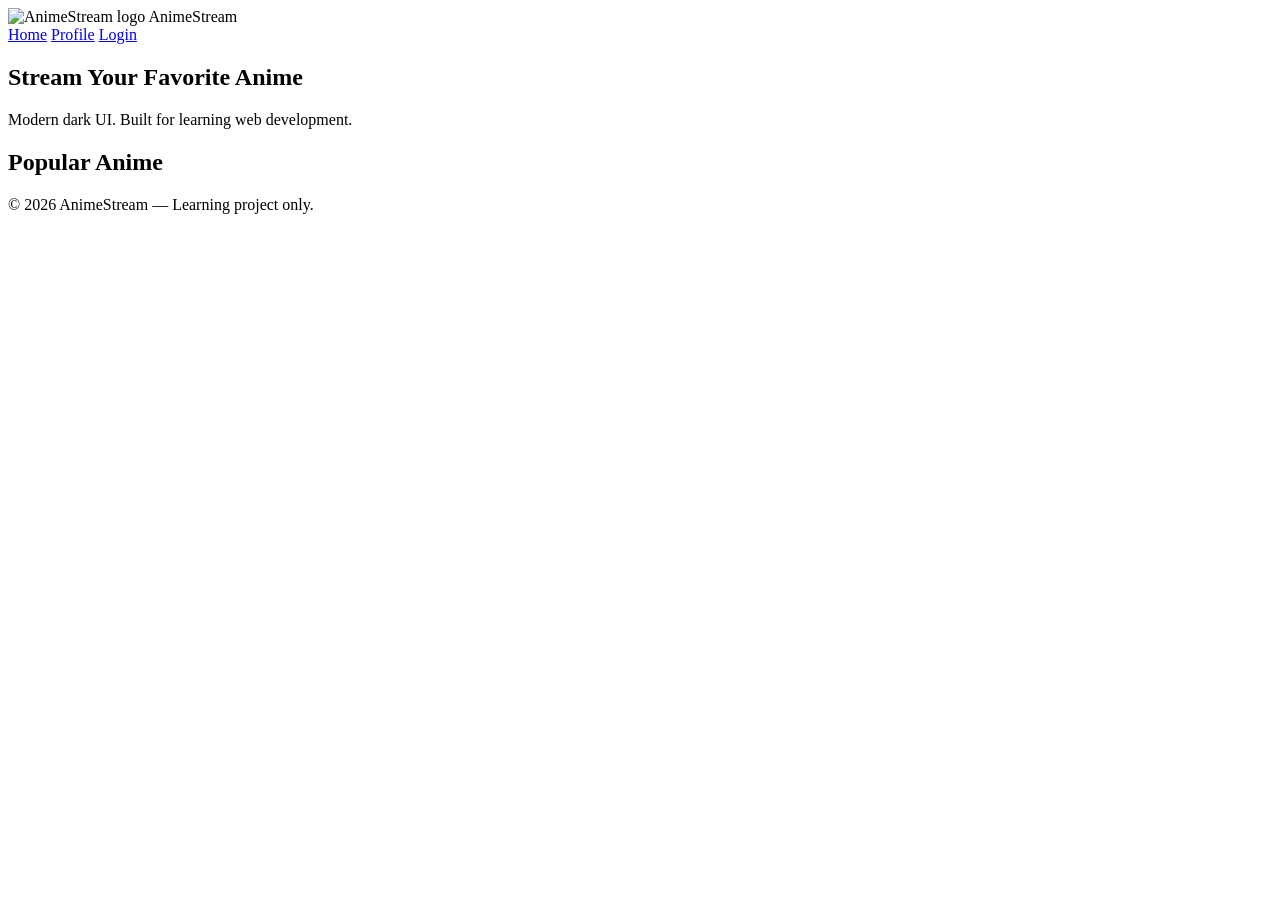
==== index.html @ 1a35b9da "Create index.html" ====
<!DOCTYPE html>
<html lang="en">
<head>
  <meta charset="UTF-8" />
  <title>AnimeStream - Home</title>
  <meta name="viewport" content="width=device-width, initial-scale=1.0" />
  <link rel="stylesheet" href="css/style.css" />
</head>
<body>
  <!-- Header -->
  <header class="header">
    <div class="logo">
      <!-- Use any placeholder logo image -->
      <img src="assets/logos/logo.png" alt="AnimeStream logo" />
      <span class="logo-text">AnimeStream</span>
    </div>

    <nav class="nav">
      <a href="index.html" class="nav-link active">Home</a>
      <a href="profile.html" class="nav-link">Profile</a>
      <a href="login.html" class="nav-link nav-link-button">Login</a>
    </nav>
  </header>

  <!-- Main content -->
  <main class="main">
    <!-- Hero section -->
    <section class="hero">
      <h1 class="hero-title">Stream Your Favorite Anime</h1>
      <p class="hero-subtitle">Modern dark UI. Built for learning web development.</p>
    </section>

    <!-- Anime grid section -->
    <section class="anime-section">
      <h2 class="section-title">Popular Anime</h2>
      <!-- Cards will be injected here by app.js -->
      <div id="anime-grid" class="anime-grid"></div>
    </section>
  </main>

  <!-- Footer -->
  <footer class="footer">
    <p>© 2026 AnimeStream — Learning project only.</p>
  </footer>

  <script src="js/app.js"></script>
</body>
</html>
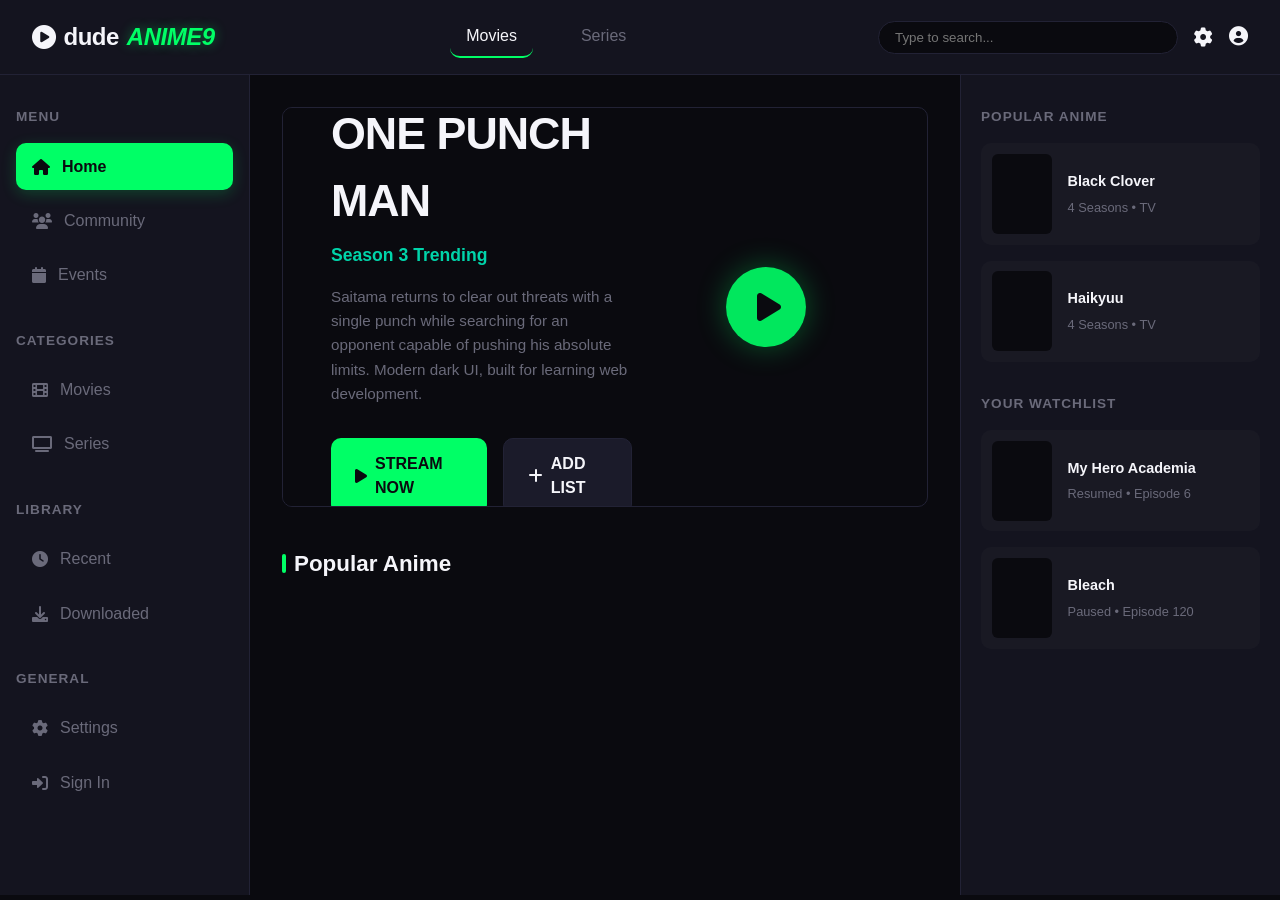
==== commit d9793bf4: "Update index.html" ====
--- a/index.html
+++ b/index.html
@@ -2,47 +2,141 @@
 <html lang="en">
 <head>
   <meta charset="UTF-8" />
-  <title>AnimeStream - Home</title>
+  <title>dudeanime9 - Home</title>
   <meta name="viewport" content="width=device-width, initial-scale=1.0" />
+  <link rel="stylesheet" href="https://cdnjs.cloudflare.com/ajax/libs/font-awesome/6.0.0/css/all.min.css" />
   <link rel="stylesheet" href="css/style.css" />
 </head>
 <body>
-  <!-- Header -->
+
   <header class="header">
-    <div class="logo">
-      <!-- Use any placeholder logo image -->
-      <img src="assets/logos/logo.png" alt="AnimeStream logo" />
-      <span class="logo-text">AnimeStream</span>
+    <a href="index.html" class="logo">
+      <i class="fas fa-play-circle"></i> dude<span>anime9</span>
+    </a>
+    
+    <nav class="nav-tabs">
+      <a href="#" class="nav-tab active">Movies</a>
+      <a href="#" class="nav-tab">Series</a>
+    </nav>
+
+    <div class="search-bar">
+      <input
+        type="text"
+        id="searchInput"
+        class="search-input"
+        placeholder="Type to search..."
+      />
+      <div class="user-actions">
+        <i class="fas fa-cog" style="cursor: pointer"></i>
+        <a href="profile.html" style="color: inherit; text-decoration: none;">
+          <i class="fas fa-user-circle" style="cursor: pointer;"></i>
+        </a>
+      </div>
     </div>
-
-    <nav class="nav">
-      <a href="index.html" class="nav-link active">Home</a>
-      <a href="profile.html" class="nav-link">Profile</a>
-      <a href="login.html" class="nav-link nav-link-button">Login</a>
-    </nav>
   </header>
 
-  <!-- Main content -->
-  <main class="main">
-    <!-- Hero section -->
-    <section class="hero">
-      <h1 class="hero-title">Stream Your Favorite Anime</h1>
-      <p class="hero-subtitle">Modern dark UI. Built for learning web development.</p>
-    </section>
+  <div class="main-container">
+    
+    <aside class="sidebar">
+      <div class="sidebar-section">
+        <h3 class="sidebar-title">Menu</h3>
+        <a href="index.html" class="sidebar-item active">
+          <i class="fas fa-home"></i> Home
+        </a>
+        <a href="#" class="sidebar-item">
+          <i class="fas fa-users"></i> Community
+        </a>
+        <a href="#" class="sidebar-item">
+          <i class="fas fa-calendar"></i> Events
+        </a>
+      </div>
+      <div class="sidebar-section">
+        <h3 class="sidebar-title">Categories</h3>
+        <a href="#" class="sidebar-item"><i class="fas fa-film"></i> Movies</a>
+        <a href="#" class="sidebar-item"><i class="fas fa-tv"></i> Series</a>
+      </div>
+      <div class="sidebar-section">
+        <h3 class="sidebar-title">Library</h3>
+        <a href="profile.html" class="sidebar-item"><i class="fas fa-clock"></i> Recent</a>
+        <a href="#" class="sidebar-item"><i class="fas fa-download"></i> Downloaded</a>
+      </div>
+      <div class="sidebar-section">
+        <h3 class="sidebar-title">General</h3>
+        <a href="#" class="sidebar-item"><i class="fas fa-cog"></i> Settings</a>
+        <a href="login.html" class="sidebar-item"><i class="fas fa-sign-in-alt"></i> Sign In</a>
+      </div>
+    </aside>
 
-    <!-- Anime grid section -->
-    <section class="anime-section">
-      <h2 class="section-title">Popular Anime</h2>
-      <!-- Cards will be injected here by app.js -->
-      <div id="anime-grid" class="anime-grid"></div>
-    </section>
-  </main>
+    <main class="content">
+      
+      <section class="hero-section">
+        <div class="hero-overlay">
+          <div class="hero-content">
+            <h1 class="hero-title">ONE PUNCH MAN</h1>
+            <h2 class="hero-subtitle">Season 3 Trending</h2>
+            <p class="hero-description">
+              Saitama returns to clear out threats with a single punch while searching for an opponent capable of pushing his absolute limits. Modern dark UI, built for learning web development.
+            </p>
+            <div class="hero-buttons">
+              <a href="watch.html?id=21" class="btn btn-primary">
+                <i class="fas fa-play"></i> STREAM NOW
+              </a>
+              <a href="#" class="btn btn-secondary">
+                <i class="fas fa-plus"></i> ADD LIST
+              </a>
+            </div>
+          </div>
+        </div>
+        <div class="play-button"><i class="fas fa-play"></i></div>
+      </section>
 
-  <!-- Footer -->
-  <footer class="footer">
-    <p>© 2026 AnimeStream — Learning project only.</p>
-  </footer>
+      <section class="section">
+        <h2 class="section-title">Popular Anime</h2>
+        <div class="anime-grid" id="animeGrid"></div>
+      </section>
+    </main>
+
+    <aside class="sidebar-right">
+      <div class="sidebar-section">
+        <h3 class="sidebar-title">Popular Anime</h3>
+        <div class="popular-item">
+          <div class="popular-poster" style="background-image: url('https://m.media-amazon.com/images/M/MV5BZmZkZjNhMWMtM2U0Mi00MjdlLTk3NmMtMTMwZjgwOTJmODMzXkEyXkFqcGc@._V1_FMjpg_UX1000_.jpg');"></div>
+          <div class="popular-info">
+            <h4>Black Clover</h4>
+            <p>4 Seasons • TV</p>
+          </div>
+        </div>
+        <div class="popular-item">
+          <div class="popular-poster" style="background-image: url('https://m.media-amazon.com/images/M/MV5BZWFiNmRkY2MtN2ViZC00MzhhLWI0YWYtNzVlZWFmZDI3ZjE3XkEyXkFqcGc@._V1_.jpg');"></div>
+          <div class="popular-info">
+            <h4>Haikyuu</h4>
+            <p>4 Seasons • TV</p>
+          </div>
+        </div>
+      </div>
+
+      <div class="sidebar-section">
+        <h3 class="sidebar-title">Your Watchlist</h3>
+        <div class="popular-item">
+          <div class="popular-poster" style="background-image: url('https://m.media-amazon.com/images/M/MV5BY2QzODA5OTQtYWJlNi00ZjIzLThhNTItMDMwODhlYzYzMjA2XkEyXkFqcGc@._V1_.jpg');"></div>
+          <div class="popular-info">
+            <h4>My Hero Academia</h4>
+            <p>Resumed • Episode 6</p>
+          </div>
+        </div>
+        <div class="popular-item">
+          <div class="popular-poster" style="background-image: url('https://m.media-amazon.com/images/M/MV5BOWQwOWY5NTUtMjAyZi00YjQzLTkwODgtNmQwZjU1MGIzZDhjXkEyXkFqcGc@._V1_.jpg');"></div>
+          <div class="popular-info">
+            <h4>Bleach</h4>
+            <p>Paused • Episode 120</p>
+          </div>
+        </div>
+      </div>
+    </aside>
+
+  </div>
 
   <script src="js/app.js"></script>
+  <script src="js/search.js"></script>
 </body>
 </html>
--- a/css/style.css
+++ b/css/style.css
@@ -0,0 +1,522 @@
+/* ==========================================================================
+   1. CORE VARIABLES & DESIGN SYSTEM ("dude anime9" Theme)
+   ========================================================================== */
+:root {
+  --bg-color: #0a0a0f;           /* Deep Obsidian Black */
+  --surface-color: #14141f;      /* Matte Layer Card Black */
+  --surface-hover: #1b1b2a;      /* Lifted Component Black */
+  --accent-green: #00ff66;       /* Volt Green (Primary Action/Glow) */
+  --accent-mint: #00d4aa;        /* Cyber Mint (Secondary Metadata) */
+  --text-main: #f5f5fa;          /* Crisp White Text */
+  --text-muted: #6a6a7a;         /* Dimmed Gray Text */
+  --border-color: #222235;       /* Sharp Grid & Panel Borders */
+  --radius-card: 10px;
+  --radius-pill: 20px;
+  --transition-smooth: all 0.3s cubic-bezier(0.25, 1, 0.5, 1);
+}
+
+/* --- Base Reset & Scrollbar --- */
+* {
+  margin: 0;
+  padding: 0;
+  box-sizing: border-box;
+}
+
+body {
+  font-family: 'Arial', 'Inter', sans-serif;
+  background-color: var(--bg-color);
+  color: var(--text-main);
+  overflow-x: hidden;
+  line-height: 1.5;
+}
+
+/* Custom modern scrollbars across panels */
+::-webkit-scrollbar {
+  width: 6px;
+  height: 6px;
+}
+::-webkit-scrollbar-track {
+  background: var(--bg-color);
+}
+::-webkit-scrollbar-thumb {
+  background: var(--border-color);
+  border-radius: 3px;
+}
+::-webkit-scrollbar-thumb:hover {
+  background: var(--accent-green);
+}
+
+/* ==========================================================================
+   2. HEADER & NAVIGATION
+   ========================================================================== */
+.header {
+  display: flex;
+  justify-content: space-between;
+  align-items: center;
+  padding: 1rem 2rem;
+  background-color: var(--surface-color);
+  border-bottom: 1px solid var(--border-color);
+  position: sticky;
+  top: 0;
+  z-index: 1000;
+}
+
+/* --- "dude anime9" Logo Treatment --- */
+.logo {
+  display: flex;
+  align-items: center;
+  gap: 0.5rem;
+  font-family: 'Poppins', 'Arial Black', sans-serif;
+  font-size: 1.5rem;
+  font-weight: 700;
+  color: var(--text-main);
+  text-decoration: none;
+  letter-spacing: -0.5px;
+  text-transform: lowercase;
+}
+
+.logo span {
+  color: var(--accent-green);
+  text-transform: uppercase;
+  font-weight: 900;
+  font-style: italic;
+  text-shadow: 0 0 12px rgba(0, 255, 102, 0.4);
+}
+
+.nav-tabs {
+  display: flex;
+  gap: 2rem;
+}
+
+.nav-tab {
+  color: var(--text-muted);
+  text-decoration: none;
+  font-weight: 500;
+  padding: 0.5rem 1rem;
+  border-radius: var(--radius-card);
+  transition: var(--transition-smooth);
+}
+
+.nav-tab.active {
+  color: var(--text-main);
+  border-bottom: 2px solid var(--accent-green);
+}
+
+.nav-tab:hover {
+  color: var(--text-main);
+  background-color: var(--surface-hover);
+}
+
+/* --- Responsive Input Fields --- */
+.search-bar {
+  display: flex;
+  align-items: center;
+  gap: 1rem;
+}
+
+.search-input {
+  background-color: var(--bg-color);
+  border: 1px solid var(--border-color);
+  padding: 0.5rem 1rem;
+  border-radius: var(--radius-pill);
+  color: var(--text-main);
+  width: 300px;
+  outline: none;
+  transition: var(--transition-smooth);
+}
+
+.search-input:focus {
+  border-color: var(--accent-green);
+  box-shadow: 0 0 15px rgba(0, 255, 102, 0.2);
+}
+
+.user-actions {
+  display: flex;
+  align-items: center;
+  gap: 1rem;
+  font-size: 1.2rem;
+}
+
+.user-actions i {
+  cursor: pointer;
+  transition: var(--transition-smooth);
+}
+
+.user-actions i:hover {
+  color: var(--accent-green);
+}
+
+/* ==========================================================================
+   3. LAYOUT MAIN WORKSPACE ARCHITECTURE
+   ========================================================================== */
+.main-container {
+  display: flex;
+  min-height: calc(100vh - 80px);
+}
+
+/* --- Left Utility Sidebar --- */
+.sidebar {
+  width: 250px;
+  background-color: var(--surface-color);
+  padding: 2rem 1rem;
+  border-right: 1px solid var(--border-color);
+}
+
+.sidebar-section {
+  margin-bottom: 2rem;
+}
+
+.sidebar-title {
+  font-size: 0.85rem;
+  color: var(--text-muted);
+  margin-bottom: 1rem;
+  text-transform: uppercase;
+  font-weight: bold;
+  letter-spacing: 1px;
+}
+
+.sidebar-item {
+  display: flex;
+  align-items: center;
+  gap: 0.75rem;
+  padding: 0.7rem 1rem;
+  color: var(--text-muted);
+  text-decoration: none;
+  border-radius: var(--radius-card);
+  transition: var(--transition-smooth);
+  margin-bottom: 0.5rem;
+  font-weight: 500;
+}
+
+.sidebar-item:hover {
+  background-color: var(--surface-hover);
+  color: var(--text-main);
+}
+
+.sidebar-item.active {
+  background-color: var(--accent-green);
+  color: var(--bg-color);
+  font-weight: 700;
+  box-shadow: 0 4px 15px rgba(0, 255, 102, 0.2);
+}
+
+/* --- Right Activity Sidebar --- */
+.sidebar-right {
+  width: 320px;
+  background-color: var(--surface-color);
+  padding: 2rem 1.25rem;
+  border-left: 1px solid var(--border-color);
+}
+
+/* --- Central Primary Content Dynamic Area --- */
+.content {
+  flex: 1;
+  padding: 2rem;
+  background-color: var(--bg-color);
+}
+
+/* ==========================================================================
+   4. HERO SPOTLIGHT DISPLAY
+   ========================================================================== */
+.hero-section {
+  position: relative;
+  height: 400px;
+  border-radius: var(--radius-card);
+  overflow: hidden;
+  margin-bottom: 2.5rem;
+  border: 1px solid var(--border-color);
+}
+
+.hero-overlay {
+  position: absolute;
+  top: 0;
+  left: 0;
+  right: 0;
+  bottom: 0;
+  background: linear-gradient(90deg, rgba(10, 10, 15, 0.95) 30%, rgba(10, 10, 15, 0.6) 70%, rgba(0, 0, 0, 0) 100%);
+  display: flex;
+  align-items: center;
+  padding: 3rem;
+}
+
+.hero-content {
+  max-width: 55%;
+}
+
+.hero-title {
+  font-size: 2.8rem;
+  font-weight: 900;
+  margin-bottom: 0.5rem;
+  color: var(--text-main);
+  letter-spacing: -1px;
+}
+
+.hero-subtitle {
+  font-size: 1.1rem;
+  margin-bottom: 1rem;
+  color: var(--accent-mint);
+  font-weight: 600;
+}
+
+.hero-description {
+  margin-bottom: 2rem;
+  line-height: 1.6;
+  color: var(--text-muted);
+  font-size: 0.95rem;
+}
+
+.hero-buttons {
+  display: flex;
+  gap: 1rem;
+}
+
+/* --- Reusable Action Buttons --- */
+.btn {
+  padding: 0.8rem 1.5rem;
+  border: none;
+  border-radius: var(--radius-card);
+  cursor: pointer;
+  font-weight: bold;
+  transition: var(--transition-smooth);
+  text-decoration: none;
+  display: inline-flex;
+  align-items: center;
+  gap: 0.5rem;
+}
+
+.btn-primary {
+  background-color: var(--accent-green);
+  color: var(--bg-color);
+}
+
+.btn-primary:hover {
+  transform: translateY(-2px);
+  box-shadow: 0 5px 20px rgba(0, 255, 102, 0.4);
+}
+
+.btn-secondary {
+  background-color: var(--surface-hover);
+  color: var(--text-main);
+  border: 1px solid var(--border-color);
+}
+
+.btn-secondary:hover {
+  background-color: var(--border-color);
+  transform: translateY(-2px);
+}
+
+/* --- Central Floating Action Play Button --- */
+.play-button {
+  position: absolute;
+  top: 50%;
+  left: 75%;
+  transform: translate(-50%, -50%);
+  width: 80px;
+  height: 80px;
+  background-color: rgba(0, 255, 102, 0.9);
+  border-radius: 50%;
+  display: flex;
+  align-items: center;
+  justify-content: center;
+  cursor: pointer;
+  box-shadow: 0 0 30px rgba(0, 255, 102, 0.3);
+  transition: var(--transition-smooth);
+  color: var(--bg-color);
+}
+
+.play-button:hover {
+  background-color: var(--accent-green);
+  transform: translate(-50%, -50%) scale(1.1);
+  box-shadow: 0 0 40px rgba(0, 255, 102, 0.6);
+}
+
+.play-button i {
+  font-size: 2rem;
+  margin-left: 5px;
+}
+
+/* ==========================================================================
+   5. COMPONENT CARDS & FEED ROW SYSTEMS
+   ========================================================================== */
+.section {
+  margin-bottom: 3rem;
+}
+
+.section-title {
+  font-size: 1.4rem;
+  margin-bottom: 1.5rem;
+  color: var(--text-main);
+  font-weight: 700;
+  display: flex;
+  align-items: center;
+  gap: 0.5rem;
+}
+
+/* Green header line decorator matching old framework requirements */
+.section-title::before {
+  content: '';
+  display: inline-block;
+  width: 4px;
+  height: 1.2rem;
+  background-color: var(--accent-green);
+  border-radius: 2px;
+}
+
+.anime-grid {
+  display: grid;
+  grid-template-columns: repeat(auto-fill, minmax(200px, 1fr));
+  gap: 1.5rem;
+}
+
+/* --- Main Card Architecture --- */
+.anime-card {
+  background-color: var(--surface-color);
+  border-radius: var(--radius-card);
+  overflow: hidden;
+  cursor: pointer;
+  transition: var(--transition-smooth);
+  border: 1px solid var(--border-color);
+  text-decoration: none;
+  color: inherit;
+  display: block;
+}
+
+.anime-card:hover {
+  transform: translateY(-5px);
+  box-shadow: 0 10px 30px rgba(0, 0, 0, 0.6), 0 0 20px rgba(0, 255, 102, 0.1);
+  border-color: var(--accent-green);
+}
+
+.anime-poster {
+  width: 100%;
+  height: 260px;
+  background-size: cover;
+  background-position: center;
+  position: relative;
+  background-color: var(--surface-hover);
+}
+
+.anime-info {
+  padding: 1rem;
+}
+
+.anime-title {
+  font-weight: 600;
+  margin-bottom: 0.4rem;
+  white-space: nowrap;
+  overflow: hidden;
+  text-overflow: ellipsis;
+  color: var(--text-main);
+}
+
+.anime-rating {
+  color: #f39c12; /* Golden Star */
+  margin-bottom: 0.4rem;
+  font-size: 0.9rem;
+  font-weight: bold;
+}
+
+.anime-genres {
+  color: var(--text-muted);
+  font-size: 0.85rem;
+}
+
+/* --- Tiny Horizontal Sidebar Mini Cards --- */
+.popular-item {
+  display: flex;
+  gap: 1rem;
+  margin-bottom: 1rem;
+  padding: 0.6rem;
+  border-radius: var(--radius-card);
+  cursor: pointer;
+  transition: var(--transition-smooth);
+  background-color: rgba(255, 255, 255, 0.02);
+  border: 1px solid transparent;
+}
+
+.popular-item:hover {
+  background-color: var(--surface-hover);
+  border-color: rgba(0, 255, 102, 0.2);
+}
+
+.popular-poster {
+  width: 60px;
+  height: 80px;
+  background-size: cover;
+  background-position: center;
+  border-radius: 6px;
+  background-color: var(--bg-color);
+  flex-shrink: 0;
+}
+
+.popular-info {
+  display: flex;
+  flex-direction: column;
+  justify-content: center;
+}
+
+.popular-info h4 {
+  margin-bottom: 0.3rem;
+  font-size: 0.9rem;
+  font-weight: 600;
+  color: var(--text-main);
+}
+
+.popular-info p {
+  color: var(--text-muted);
+  font-size: 0.8rem;
+}
+
+/* ==========================================================================
+   6. RESPONSIVE MATRIX MEDIA ENGINE
+   ========================================================================== */
+@media (max-width: 1200px) {
+  .sidebar-right {
+    display: none; /* Collapses right column on small desktops/tablets */
+  }
+}
+
+@media (max-width: 768px) {
+  .header {
+    padding: 1rem;
+  }
+  .search-input {
+    width: 180px;
+  }
+  .nav-tabs {
+    display: none; /* Hides desktop tracking tabs */
+  }
+  .main-container {
+    flex-direction: column;
+  }
+  .sidebar {
+    width: 100%;
+    border-right: none;
+    border-bottom: 1px solid var(--border-color);
+    padding: 1.5rem 1rem;
+  }
+  .hero-section {
+    height: auto;
+  }
+  .hero-overlay {
+    position: relative;
+    background: rgba(10, 10, 15, 0.9);
+    padding: 1.5rem;
+  }
+  .hero-content {
+    max-width: 100%;
+  }
+  .hero-title {
+    font-size: 2rem;
+  }
+  .play-button {
+    display: none; /* Drops spatial floating targets on mobile touch ports */
+  }
+  .anime-grid {
+    grid-template-columns: repeat(auto-fill, minmax(140px, 1fr));
+    gap: 1rem;
+  }
+  .anime-poster {
+    height: 200px;
+  }
+}
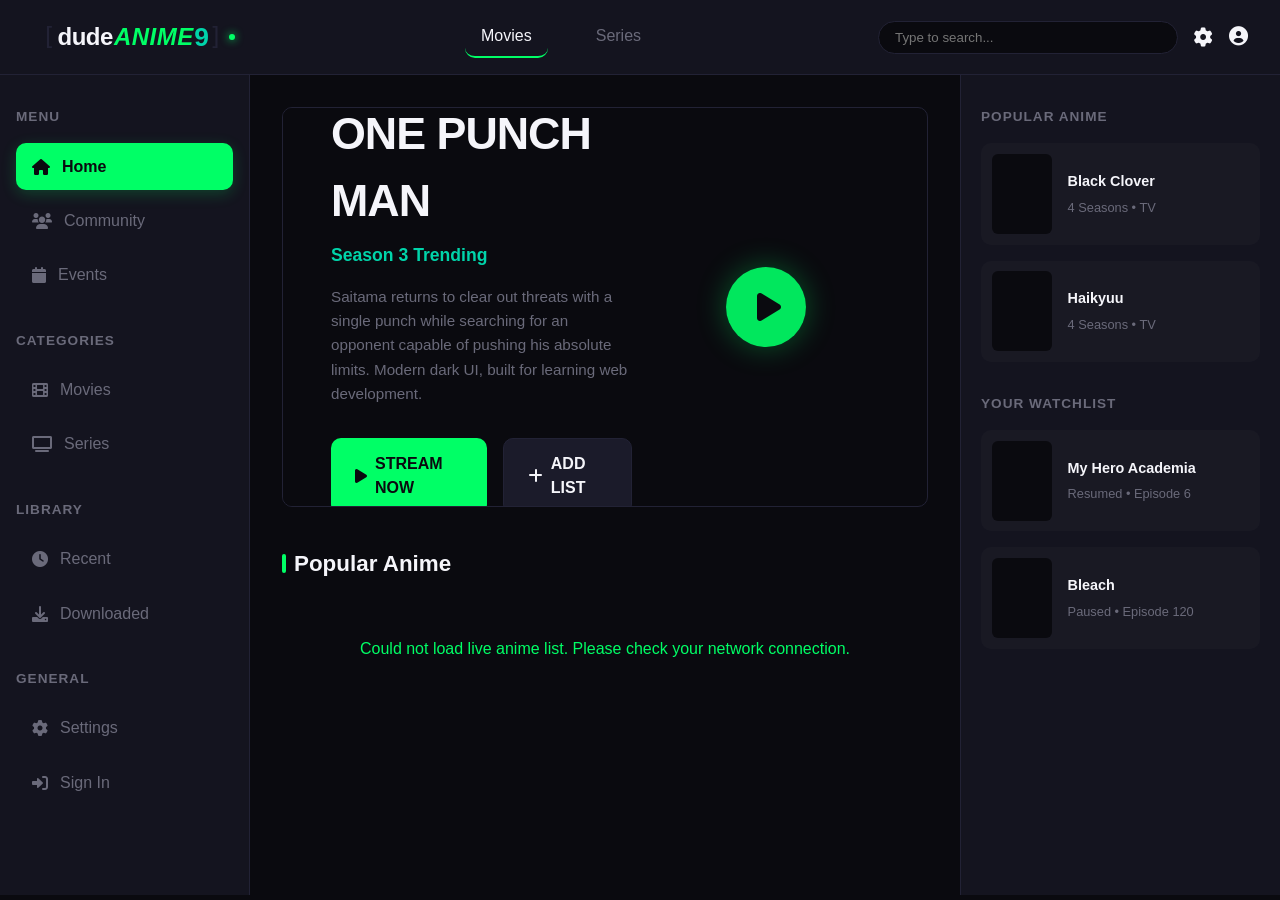
==== commit 970477c1: "Update index.html" ====
--- a/index.html
+++ b/index.html
@@ -10,8 +10,12 @@
 <body>
 
   <header class="header">
-    <a href="index.html" class="logo">
-      <i class="fas fa-play-circle"></i> dude<span>anime9</span>
+    <a href="index.html" class="custom-logo">
+      <span class="logo-bracket">[</span>
+      <span class="logo-prefix">dude</span>
+      <span class="logo-suffix">anime<span class="logo-number">9</span></span>
+      <span class="logo-bracket">]</span>
+      <span class="logo-dot"></span>
     </a>
     
     <nav class="nav-tabs">
--- a/css/style.css
+++ b/css/style.css
@@ -30,7 +30,6 @@
   line-height: 1.5;
 }
 
-/* Custom modern scrollbars across panels */
 ::-webkit-scrollbar {
   width: 6px;
   height: 6px;
@@ -47,7 +46,7 @@
 }
 
 /* ==========================================================================
-   2. HEADER & NAVIGATION
+   2. HEADER & CUSTOM BRAND LOGO SYSTEM
    ========================================================================== */
 .header {
   display: flex;
@@ -61,28 +60,81 @@
   z-index: 1000;
 }
 
-/* --- "dude anime9" Logo Treatment --- */
-.logo {
-  display: flex;
-  align-items: center;
-  gap: 0.5rem;
-  font-family: 'Poppins', 'Arial Black', sans-serif;
+/* --- Unique Code-Badge Type Logo --- */
+.custom-logo {
+  display: inline-flex;
+  align-items: center;
+  text-decoration: none;
+  font-family: 'Arial Black', 'Impact', sans-serif;
   font-size: 1.5rem;
-  font-weight: 700;
-  color: var(--text-main);
-  text-decoration: none;
   letter-spacing: -0.5px;
+  line-height: 1;
+  padding: 0.3rem 0.6rem;
+  border-radius: 4px;
+  transition: var(--transition-smooth);
+  user-select: none;
+}
+
+.custom-logo .logo-bracket {
+  color: #222235; /* Dark brackets blend out initially */
+  font-weight: 300;
+  font-family: monospace;
+  transition: var(--transition-smooth);
+}
+
+.custom-logo .logo-prefix {
+  color: #f5f5fa; /* Clean white text */
+  font-weight: 900;
   text-transform: lowercase;
-}
-
-.logo span {
-  color: var(--accent-green);
+  margin-left: 2px;
+}
+
+.custom-logo .logo-suffix {
+  color: var(--accent-green); /* Volt Green name */
+  font-weight: 900;
   text-transform: uppercase;
-  font-weight: 900;
   font-style: italic;
-  text-shadow: 0 0 12px rgba(0, 255, 102, 0.4);
-}
-
+  margin-left: 1px;
+  letter-spacing: 0.5px;
+}
+
+.custom-logo .logo-number {
+  color: var(--accent-mint); /* Mint Green number accent */
+  font-style: normal;
+  display: inline-block;
+  margin-left: 1px;
+  transform: scale(1.1);
+}
+
+.custom-logo .logo-dot {
+  width: 6px;
+  height: 6px;
+  background-color: var(--accent-green);
+  border-radius: 50%;
+  margin-left: 6px;
+  box-shadow: 0 0 8px var(--accent-green);
+}
+
+/* Logo Interactive Hover States */
+.custom-logo:hover {
+  background-color: rgba(0, 255, 102, 0.04);
+}
+
+.custom-logo:hover .logo-bracket {
+  color: var(--accent-green); /* Brackets light up green */
+  text-shadow: 0 0 8px rgba(0, 255, 102, 0.6);
+}
+
+.custom-logo:hover .logo-prefix {
+  color: var(--accent-green); /* Name switches matching brand color */
+}
+
+.custom-logo:hover .logo-suffix {
+  color: #f5f5fa; /* Clean inversion loop */
+  text-shadow: none;
+}
+
+/* --- Header Navigation Controls --- */
 .nav-tabs {
   display: flex;
   gap: 2rem;
@@ -107,7 +159,6 @@
   background-color: var(--surface-hover);
 }
 
-/* --- Responsive Input Fields --- */
 .search-bar {
   display: flex;
   align-items: center;
@@ -154,7 +205,6 @@
   min-height: calc(100vh - 80px);
 }
 
-/* --- Left Utility Sidebar --- */
 .sidebar {
   width: 250px;
   background-color: var(--surface-color);
@@ -200,7 +250,6 @@
   box-shadow: 0 4px 15px rgba(0, 255, 102, 0.2);
 }
 
-/* --- Right Activity Sidebar --- */
 .sidebar-right {
   width: 320px;
   background-color: var(--surface-color);
@@ -208,7 +257,6 @@
   border-left: 1px solid var(--border-color);
 }
 
-/* --- Central Primary Content Dynamic Area --- */
 .content {
   flex: 1;
   padding: 2rem;
@@ -225,6 +273,7 @@
   overflow: hidden;
   margin-bottom: 2.5rem;
   border: 1px solid var(--border-color);
+  background: url("https://d32qys9a6wm9no.cloudfront.net/images/tvs/backdrop/73/a212dbb3d17a862c9639d04a3a746cba_1280x720.jpg?t=1716455401") center/cover;
 }
 
 .hero-overlay {
@@ -270,7 +319,6 @@
   gap: 1rem;
 }
 
-/* --- Reusable Action Buttons --- */
 .btn {
   padding: 0.8rem 1.5rem;
   border: none;
@@ -305,7 +353,6 @@
   transform: translateY(-2px);
 }
 
-/* --- Central Floating Action Play Button --- */
 .play-button {
   position: absolute;
   top: 50%;
@@ -336,7 +383,7 @@
 }
 
 /* ==========================================================================
-   5. COMPONENT CARDS & FEED ROW SYSTEMS
+   5. COMPONENT CARDS & GRID ROW SYSTEMS
    ========================================================================== */
 .section {
   margin-bottom: 3rem;
@@ -352,7 +399,6 @@
   gap: 0.5rem;
 }
 
-/* Green header line decorator matching old framework requirements */
 .section-title::before {
   content: '';
   display: inline-block;
@@ -368,7 +414,6 @@
   gap: 1.5rem;
 }
 
-/* --- Main Card Architecture --- */
 .anime-card {
   background-color: var(--surface-color);
   border-radius: var(--radius-card);
@@ -410,7 +455,7 @@
 }
 
 .anime-rating {
-  color: #f39c12; /* Golden Star */
+  color: #f39c12; /* Gold Star Color */
   margin-bottom: 0.4rem;
   font-size: 0.9rem;
   font-weight: bold;
@@ -421,7 +466,7 @@
   font-size: 0.85rem;
 }
 
-/* --- Tiny Horizontal Sidebar Mini Cards --- */
+/* Sidebar mini cards */
 .popular-item {
   display: flex;
   gap: 1rem;
@@ -468,11 +513,11 @@
 }
 
 /* ==========================================================================
-   6. RESPONSIVE MATRIX MEDIA ENGINE
+   6. RESPONSIVE MEDIA BREAKPOINTS
    ========================================================================== */
 @media (max-width: 1200px) {
   .sidebar-right {
-    display: none; /* Collapses right column on small desktops/tablets */
+    display: none;
   }
 }
 
@@ -484,7 +529,7 @@
     width: 180px;
   }
   .nav-tabs {
-    display: none; /* Hides desktop tracking tabs */
+    display: none;
   }
   .main-container {
     flex-direction: column;
@@ -510,7 +555,7 @@
     font-size: 2rem;
   }
   .play-button {
-    display: none; /* Drops spatial floating targets on mobile touch ports */
+    display: none;
   }
   .anime-grid {
     grid-template-columns: repeat(auto-fill, minmax(140px, 1fr));
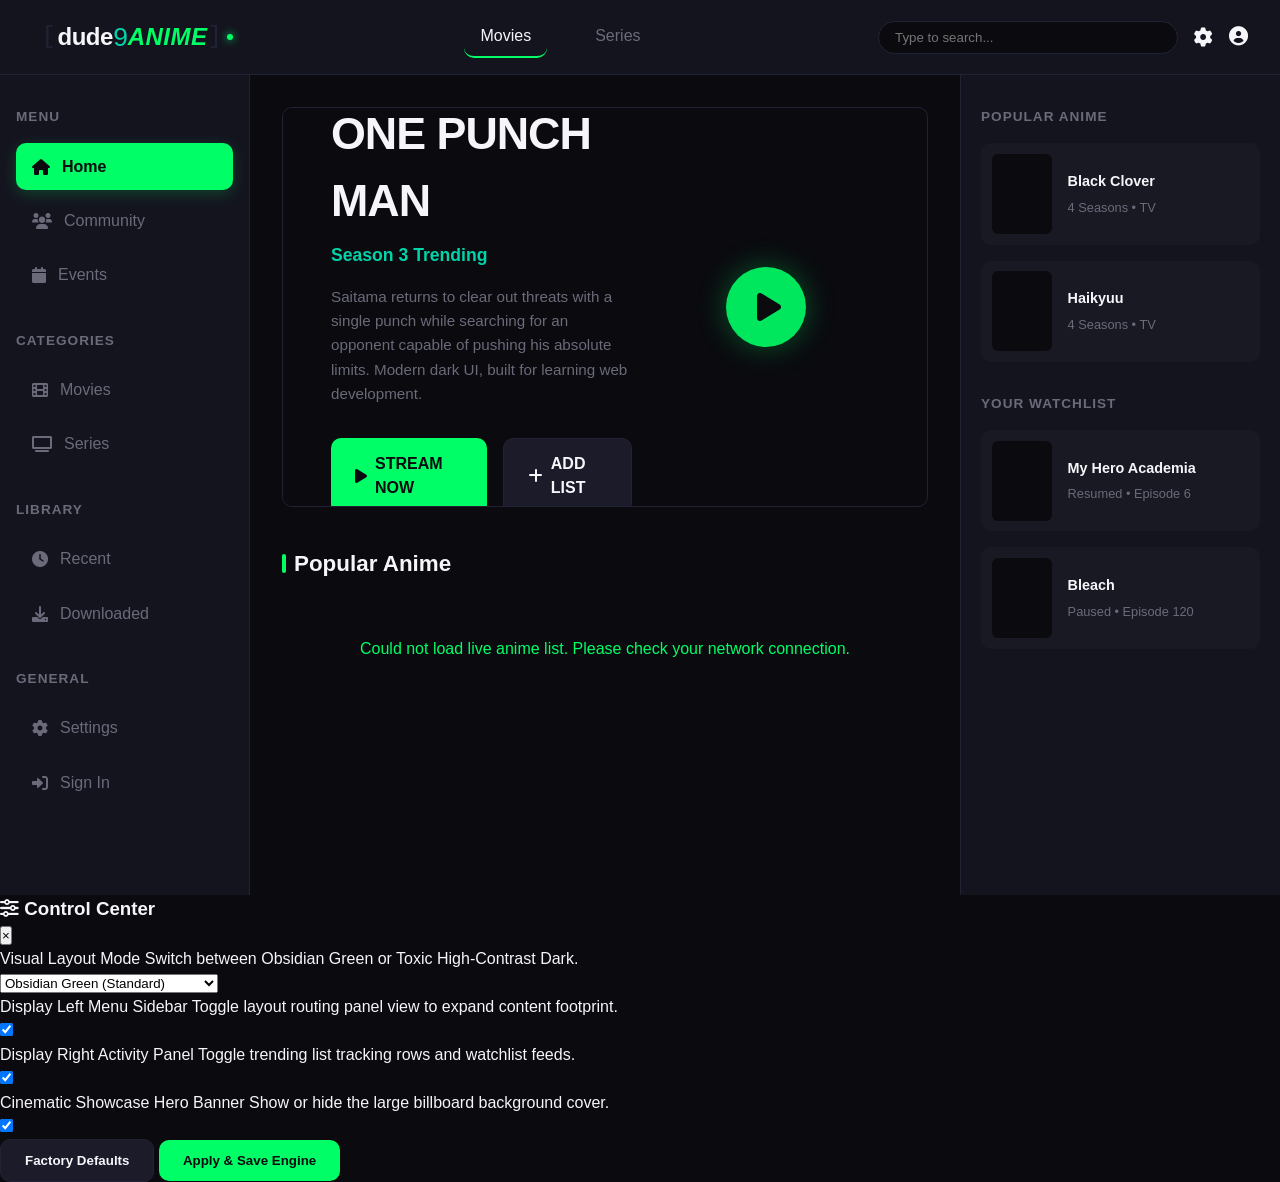
==== commit 23c33951: "Update index.html" ====
--- a/index.html
+++ b/index.html
@@ -2,7 +2,7 @@
 <html lang="en">
 <head>
   <meta charset="UTF-8" />
-  <title>dudeanime9 - Home</title>
+  <title>dude9anime - Home</title>
   <meta name="viewport" content="width=device-width, initial-scale=1.0" />
   <link rel="stylesheet" href="https://cdnjs.cloudflare.com/ajax/libs/font-awesome/6.0.0/css/all.min.css" />
   <link rel="stylesheet" href="css/style.css" />
@@ -13,7 +13,8 @@
     <a href="index.html" class="custom-logo">
       <span class="logo-bracket">[</span>
       <span class="logo-prefix">dude</span>
-      <span class="logo-suffix">anime<span class="logo-number">9</span></span>
+      <span class="logo-number">9</span>
+      <span class="logo-suffix">anime</span>
       <span class="logo-bracket">]</span>
       <span class="logo-dot"></span>
     </a>
@@ -31,7 +32,7 @@
         placeholder="Type to search..."
       />
       <div class="user-actions">
-        <i class="fas fa-cog" style="cursor: pointer"></i>
+        <i class="fas fa-cog" id="headerSettingsTrigger" style="cursor: pointer"></i>
         <a href="profile.html" style="color: inherit; text-decoration: none;">
           <i class="fas fa-user-circle" style="cursor: pointer;"></i>
         </a>
@@ -41,7 +42,7 @@
 
   <div class="main-container">
     
-    <aside class="sidebar">
+    <aside class="sidebar" id="leftSidebar">
       <div class="sidebar-section">
         <h3 class="sidebar-title">Menu</h3>
         <a href="index.html" class="sidebar-item active">
@@ -66,14 +67,13 @@
       </div>
       <div class="sidebar-section">
         <h3 class="sidebar-title">General</h3>
-        <a href="#" class="sidebar-item"><i class="fas fa-cog"></i> Settings</a>
+        <a href="#" class="sidebar-item" id="sidebarSettingsTrigger"><i class="fas fa-cog"></i> Settings</a>
         <a href="login.html" class="sidebar-item"><i class="fas fa-sign-in-alt"></i> Sign In</a>
       </div>
     </aside>
 
     <main class="content">
-      
-      <section class="hero-section">
+      <section class="hero-section" id="heroBanner">
         <div class="hero-overlay">
           <div class="hero-content">
             <h1 class="hero-title">ONE PUNCH MAN</h1>
@@ -100,7 +100,7 @@
       </section>
     </main>
 
-    <aside class="sidebar-right">
+    <aside class="sidebar-right" id="rightSidebar">
       <div class="sidebar-section">
         <h3 class="sidebar-title">Popular Anime</h3>
         <div class="popular-item">
@@ -140,7 +140,67 @@
 
   </div>
 
+  <div class="settings-modal" id="settingsModal">
+    <div class="settings-box">
+      <div class="settings-header">
+        <h3><i class="fas fa-sliders-h"></i> Control Center</h3>
+        <button class="settings-close" id="closeSettingsBtn">&times;</button>
+      </div>
+      
+      <div class="settings-body">
+        <div class="setting-row">
+          <div class="setting-info">
+            <span class="setting-title">Visual Layout Mode</span>
+            <span class="setting-desc">Switch between Obsidian Green or Toxic High-Contrast Dark.</span>
+          </div>
+          <select class="setting-select" id="settingTheme">
+            <option value="default">Obsidian Green (Standard)</option>
+            <option value="high-contrast">Neon Cyber Core (Bright Accent)</option>
+          </select>
+        </div>
+
+        <div class="setting-row">
+          <div class="setting-info">
+            <span class="setting-title">Display Left Menu Sidebar</span>
+            <span class="setting-desc">Toggle layout routing panel view to expand content footprint.</span>
+          </div>
+          <label class="setting-switch">
+            <input type="checkbox" id="settingLeftSidebar" checked>
+            <span class="switch-slider"></span>
+          </label>
+        </div>
+
+        <div class="setting-row">
+          <div class="setting-info">
+            <span class="setting-title">Display Right Activity Panel</span>
+            <span class="setting-desc">Toggle trending list tracking rows and watchlist feeds.</span>
+          </div>
+          <label class="setting-switch">
+            <input type="checkbox" id="settingRightSidebar" checked>
+            <span class="switch-slider"></span>
+          </label>
+        </div>
+
+        <div class="setting-row">
+          <div class="setting-info">
+            <span class="setting-title">Cinematic Showcase Hero Banner</span>
+            <span class="setting-desc">Show or hide the large billboard background cover.</span>
+          </div>
+          <label class="setting-switch">
+            <input type="checkbox" id="settingHero" checked>
+            <span class="switch-slider"></span>
+          </label>
+        </div>
+      </div>
+
+      <div class="settings-footer">
+        <button class="btn btn-secondary" id="resetSettingsBtn">Factory Defaults</button>
+        <button class="btn btn-primary" id="saveSettingsBtn">Apply & Save Engine</button>
+      </div>
+    </div>
+  </div>
+
   <script src="js/app.js"></script>
-  <script src="js/search.js"></script>
+  <script src="js/settings.js"></script>
 </body>
 </html>
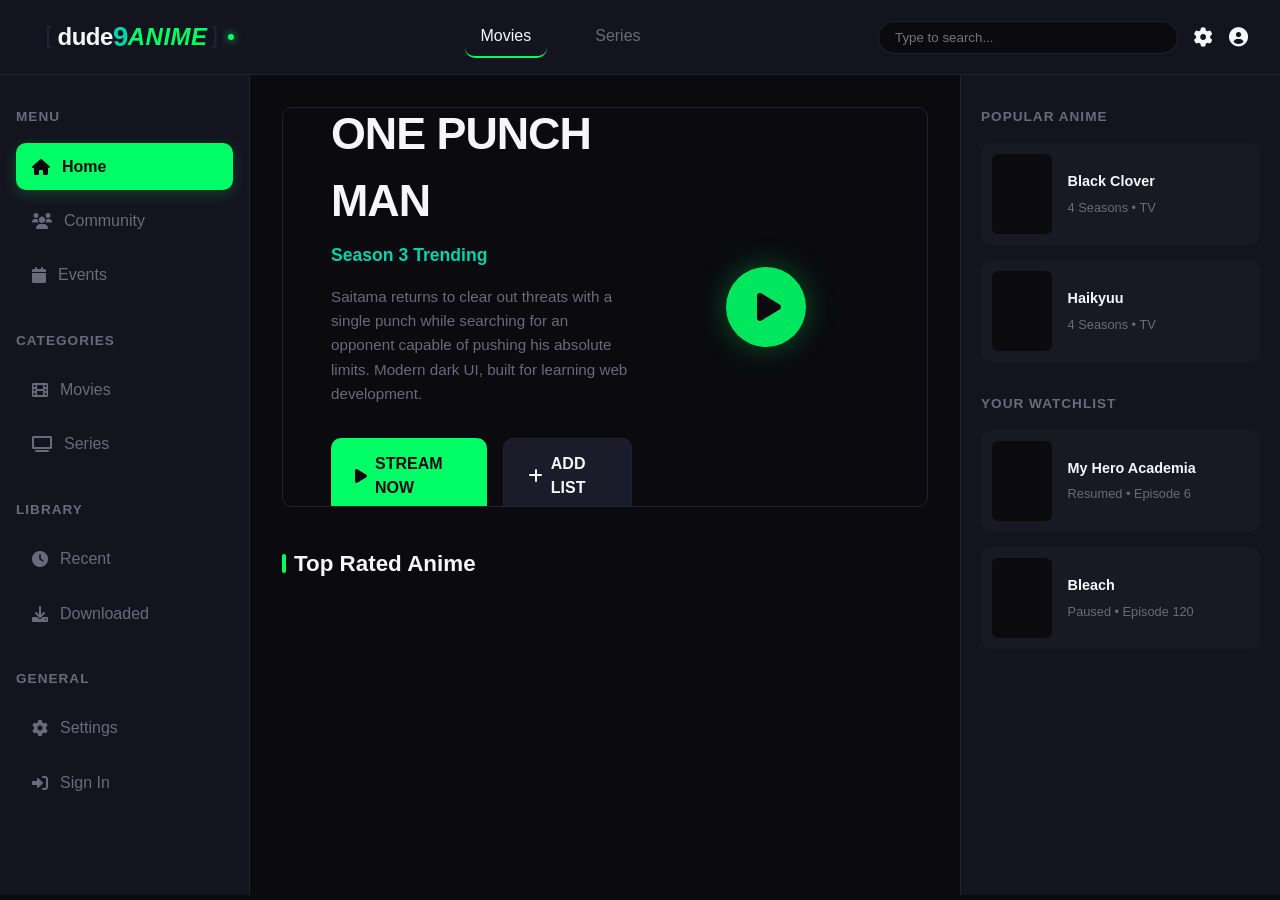
==== commit fdbcc896: "Update index.html" ====
--- a/index.html
+++ b/index.html
@@ -1,206 +1,1478 @@
 <!DOCTYPE html>
 <html lang="en">
-<head>
-  <meta charset="UTF-8" />
-  <title>dude9anime - Home</title>
-  <meta name="viewport" content="width=device-width, initial-scale=1.0" />
-  <link rel="stylesheet" href="https://cdnjs.cloudflare.com/ajax/libs/font-awesome/6.0.0/css/all.min.css" />
-  <link rel="stylesheet" href="css/style.css" />
-</head>
-<body>
-
-  <header class="header">
-    <a href="index.html" class="custom-logo">
-      <span class="logo-bracket">[</span>
-      <span class="logo-prefix">dude</span>
-      <span class="logo-number">9</span>
-      <span class="logo-suffix">anime</span>
-      <span class="logo-bracket">]</span>
-      <span class="logo-dot"></span>
-    </a>
-    
-    <nav class="nav-tabs">
-      <a href="#" class="nav-tab active">Movies</a>
-      <a href="#" class="nav-tab">Series</a>
-    </nav>
-
-    <div class="search-bar">
-      <input
-        type="text"
-        id="searchInput"
-        class="search-input"
-        placeholder="Type to search..."
-      />
-      <div class="user-actions">
-        <i class="fas fa-cog" id="headerSettingsTrigger" style="cursor: pointer"></i>
-        <a href="profile.html" style="color: inherit; text-decoration: none;">
-          <i class="fas fa-user-circle" style="cursor: pointer;"></i>
-        </a>
+  <head>
+    <meta charset="UTF-8" />
+    <meta name="viewport" content="width=device-width, initial-scale=1.0" />
+    <title>dude9anime - Watch Anime Online</title>
+    <link
+      rel="stylesheet"
+      href="https://cdnjs.cloudflare.com/ajax/libs/font-awesome/6.0.0/css/all.min.css"
+    />
+    <style>
+      /* ==========================================================================
+         1. CORE VARIABLES & DESIGN SYSTEM ("dude9anime" Theme)
+         ========================================================================== */
+      :root {
+        --bg-color: #0a0a0f;           /* Deep Obsidian Black */
+        --surface-color: #14141f;      /* Matte Layer Card Black */
+        --surface-hover: #1b1b2a;      /* Lifted Component Black */
+        --accent-green: #00ff66;       /* Volt Green (Primary Action/Glow) */
+        --accent-mint: #00d4aa;        /* Cyber Mint (Secondary Metadata) */
+        --text-main: #f5f5fa;          /* Crisp White Text */
+        --text-muted: #6a6a7a;         /* Dimmed Gray Text */
+        --border-color: #222235;       /* Sharp Grid & Panel Borders */
+        --radius-card: 10px;
+        --radius-pill: 20px;
+        --transition-smooth: all 0.3s cubic-bezier(0.25, 1, 0.5, 1);
+      }
+
+      /* --- High Contrast Theme Switch Modification Injected via JS --- */
+      body.high-contrast-theme {
+        --bg-color: #000000;
+        --surface-color: #0a0a0a;
+        --surface-hover: #121212;
+        --border-color: #00ff66;
+        --accent-green: #39ff14;       /* Laser Toxic Green */
+      }
+
+      /* --- Base Reset & Scrollbar --- */
+      * {
+        margin: 0;
+        padding: 0;
+        box-sizing: border-box;
+      }
+
+      body {
+        font-family: 'Arial', 'Inter', sans-serif;
+        background-color: var(--bg-color);
+        color: var(--text-main);
+        overflow-x: hidden;
+        line-height: 1.5;
+      }
+
+      ::-webkit-scrollbar {
+        width: 6px;
+        height: 6px;
+      }
+      ::-webkit-scrollbar-track {
+        background: var(--bg-color);
+      }
+      ::-webkit-scrollbar-thumb {
+        background: var(--border-color);
+        border-radius: 3px;
+      }
+      ::-webkit-scrollbar-thumb:hover {
+        background: var(--accent-green);
+      }
+
+      /* ==========================================================================
+         2. HEADER & CUSTOM BRAND LOGO SYSTEM
+         ========================================================================== */
+      .header {
+        display: flex;
+        justify-content: space-between;
+        align-items: center;
+        padding: 1rem 2rem;
+        background-color: var(--surface-color);
+        border-bottom: 1px solid var(--border-color);
+        position: sticky;
+        top: 0;
+        z-index: 1000;
+      }
+
+      /* --- Unique Code-Badge Type Logo (dude9anime Structure) --- */
+      .custom-logo {
+        display: inline-flex;
+        align-items: center;
+        text-decoration: none;
+        font-family: 'Arial Black', 'Impact', sans-serif;
+        font-size: 1.5rem;
+        letter-spacing: -0.5px;
+        line-height: 1;
+        padding: 0.3rem 0.6rem;
+        user-select: none;
+      }
+
+      .custom-logo .logo-bracket {
+        color: #222235; 
+        font-weight: 300;
+        font-family: monospace;
+      }
+
+      .custom-logo .logo-prefix {
+        color: #f5f5fa; 
+        font-weight: 900;
+        text-transform: lowercase;
+        margin-left: 2px;
+      }
+
+      .custom-logo .logo-number {
+        color: var(--accent-mint); /* Mint Green number accent in the center */
+        font-style: normal;
+        display: inline-block;
+        font-weight: 900;
+        margin-left: 1px;
+        margin-right: 1px;
+        transform: scale(1.15);
+      }
+
+      .custom-logo .logo-suffix {
+        color: var(--accent-green); /* Volt Green name */
+        font-weight: 900;
+        text-transform: uppercase;
+        font-style: italic;
+        letter-spacing: 0.5px;
+      }
+
+      .custom-logo .logo-dot {
+        width: 6px;
+        height: 6px;
+        background-color: var(--accent-green);
+        border-radius: 50%;
+        margin-left: 6px;
+        box-shadow: 0 0 8px var(--accent-green);
+      }
+
+      /* --- Navigation Controls --- */
+      .nav-tabs {
+        display: flex;
+        gap: 2rem;
+      }
+
+      .nav-tab {
+        color: var(--text-muted);
+        text-decoration: none;
+        font-weight: 500;
+        padding: 0.5rem 1rem;
+        border-radius: var(--radius-card);
+        transition: var(--transition-smooth);
+      }
+
+      .nav-tab.active {
+        color: var(--text-main);
+        border-bottom: 2px solid var(--accent-green);
+      }
+
+      .nav-tab:hover {
+        color: var(--text-main);
+        background-color: var(--surface-hover);
+      }
+
+      .search-bar {
+        display: flex;
+        align-items: center;
+        gap: 1rem;
+      }
+
+      .search-input {
+        background-color: var(--bg-color);
+        border: 1px solid var(--border-color);
+        padding: 0.5rem 1rem;
+        border-radius: var(--radius-pill);
+        color: var(--text-main);
+        width: 300px;
+        outline: none;
+        transition: var(--transition-smooth);
+      }
+
+      .search-input:focus {
+        border-color: var(--accent-green);
+        box-shadow: 0 0 15px rgba(0, 255, 102, 0.2);
+      }
+
+      .user-actions {
+        display: flex;
+        align-items: center;
+        gap: 1rem;
+        font-size: 1.2rem;
+      }
+
+      .user-actions i {
+        cursor: pointer;
+        transition: var(--transition-smooth);
+      }
+
+      .user-actions i:hover {
+        color: var(--accent-green);
+      }
+
+      /* ==========================================================================
+         3. LAYOUT MAIN WORKSPACE ARCHITECTURE
+         ========================================================================== */
+      .main-container {
+        display: flex;
+        min-height: calc(100vh - 80px);
+      }
+
+      .sidebar {
+        width: 250px;
+        background-color: var(--surface-color);
+        padding: 2rem 1rem;
+        border-right: 1px solid var(--border-color);
+        transition: var(--transition-smooth);
+      }
+
+      .sidebar.hide-panel {
+        display: none !important;
+      }
+
+      .sidebar-section {
+        margin-bottom: 2rem;
+      }
+
+      .sidebar-title {
+        font-size: 0.85rem;
+        color: var(--text-muted);
+        margin-bottom: 1rem;
+        text-transform: uppercase;
+        font-weight: bold;
+        letter-spacing: 1px;
+      }
+
+      .sidebar-item {
+        display: flex;
+        align-items: center;
+        gap: 0.75rem;
+        padding: 0.7rem 1rem;
+        color: var(--text-muted);
+        text-decoration: none;
+        border-radius: var(--radius-card);
+        transition: var(--transition-smooth);
+        margin-bottom: 0.5rem;
+        font-weight: 500;
+      }
+
+      .sidebar-item:hover {
+        background-color: var(--surface-hover);
+        color: var(--text-main);
+      }
+
+      .sidebar-item.active {
+        background-color: var(--accent-green);
+        color: var(--bg-color);
+        font-weight: 700;
+        box-shadow: 0 4px 15px rgba(0, 255, 102, 0.2);
+      }
+
+      .sidebar-right {
+        width: 320px;
+        background-color: var(--surface-color);
+        padding: 2rem 1.25rem;
+        border-left: 1px solid var(--border-color);
+        transition: var(--transition-smooth);
+      }
+
+      .sidebar-right.hide-panel {
+        display: none !important;
+      }
+
+      .content {
+        flex: 1;
+        padding: 2rem;
+        background-color: var(--bg-color);
+      }
+
+      /* ==========================================================================
+         4. HERO SPOTLIGHT DISPLAY
+         ========================================================================== */
+      .hero-section {
+        position: relative;
+        height: 400px;
+        border-radius: var(--radius-card);
+        overflow: hidden;
+        margin-bottom: 2.5rem;
+        border: 1px solid var(--border-color);
+        background: url("https://d32qys9a6wm9no.cloudfront.net/images/tvs/backdrop/73/a212dbb3d17a862c9639d04a3a746cba_1280x720.jpg?t=1716455401") center/cover;
+      }
+
+      .hero-section.hide-panel {
+        display: none !important;
+      }
+
+      .hero-overlay {
+        position: absolute;
+        top: 0;
+        left: 0;
+        right: 0;
+        bottom: 0;
+        background: linear-gradient(90deg, rgba(10, 10, 15, 0.95) 30%, rgba(10, 10, 15, 0.6) 70%, rgba(0, 0, 0, 0) 100%);
+        display: flex;
+        align-items: center;
+        padding: 3rem;
+      }
+
+      .hero-content {
+        max-width: 55%;
+      }
+
+      .hero-title {
+        font-size: 2.8rem;
+        font-weight: 900;
+        margin-bottom: 0.5rem;
+        color: var(--text-main);
+        letter-spacing: -1px;
+      }
+
+      .hero-subtitle {
+        font-size: 1.1rem;
+        margin-bottom: 1rem;
+        color: var(--accent-mint);
+        font-weight: 600;
+      }
+
+      .hero-description {
+        margin-bottom: 2rem;
+        line-height: 1.6;
+        color: var(--text-muted);
+        font-size: 0.95rem;
+      }
+
+      .hero-buttons {
+        display: flex;
+        gap: 1rem;
+      }
+
+      .btn {
+        padding: 0.8rem 1.5rem;
+        border: none;
+        border-radius: var(--radius-card);
+        cursor: pointer;
+        font-weight: bold;
+        transition: var(--transition-smooth);
+        text-decoration: none;
+        display: inline-flex;
+        align-items: center;
+        gap: 0.5rem;
+      }
+
+      .btn-primary {
+        background-color: var(--accent-green);
+        color: var(--bg-color);
+      }
+
+      .btn-primary:hover {
+        transform: translateY(-2px);
+        box-shadow: 0 5px 20px rgba(0, 255, 102, 0.4);
+      }
+
+      .btn-secondary {
+        background-color: var(--surface-hover);
+        color: var(--text-main);
+        border: 1px solid var(--border-color);
+      }
+
+      .btn-secondary:hover {
+        background-color: var(--border-color);
+        transform: translateY(-2px);
+      }
+
+      .play-button {
+        position: absolute;
+        top: 50%;
+        left: 75%;
+        transform: translate(-50%, -50%);
+        width: 80px;
+        height: 80px;
+        background-color: rgba(0, 255, 102, 0.9);
+        border-radius: 50%;
+        display: flex;
+        align-items: center;
+        justify-content: center;
+        cursor: pointer;
+        box-shadow: 0 0 30px rgba(0, 255, 102, 0.3);
+        transition: var(--transition-smooth);
+        color: var(--bg-color);
+      }
+
+      .play-button:hover {
+        background-color: var(--accent-green);
+        transform: translate(-50%, -50%) scale(1.1);
+        box-shadow: 0 0 40px rgba(0, 255, 102, 0.6);
+      }
+
+      .play-button i {
+        font-size: 2rem;
+        margin-left: 5px;
+      }
+
+      /* ==========================================================================
+         5. COMPONENT CARDS & GRID ROW SYSTEMS
+         ========================================================================== */
+      .section {
+        margin-bottom: 3rem;
+      }
+
+      .section-title {
+        font-size: 1.4rem;
+        margin-bottom: 1.5rem;
+        color: var(--text-main);
+        font-weight: 700;
+        display: flex;
+        align-items: center;
+        gap: 0.5rem;
+      }
+
+      .section-title::before {
+        content: '';
+        display: inline-block;
+        width: 4px;
+        height: 1.2rem;
+        background-color: var(--accent-green);
+        border-radius: 2px;
+      }
+
+      .anime-grid {
+        display: grid;
+        grid-template-columns: repeat(auto-fill, minmax(200px, 1fr));
+        gap: 1.5rem;
+      }
+
+      .anime-card {
+        background-color: var(--surface-color);
+        border-radius: var(--radius-card);
+        overflow: hidden;
+        cursor: pointer;
+        transition: var(--transition-smooth);
+        border: 1px solid var(--border-color);
+        text-decoration: none;
+        color: inherit;
+        display: block;
+      }
+
+      .anime-card:hover {
+        transform: translateY(-5px);
+        box-shadow: 0 10px 30px rgba(0, 0, 0, 0.6), 0 0 20px rgba(0, 255, 102, 0.1);
+        border-color: var(--accent-green);
+      }
+
+      .anime-poster {
+        width: 100%;
+        height: 260px;
+        background-size: cover;
+        background-position: center;
+        position: relative;
+        background-color: var(--surface-hover);
+      }
+
+      .anime-info {
+        padding: 1rem;
+      }
+
+      .anime-title {
+        font-weight: 600;
+        margin-bottom: 0.4rem;
+        white-space: nowrap;
+        overflow: hidden;
+        text-overflow: ellipsis;
+        color: var(--text-main);
+      }
+
+      .anime-rating {
+        color: #f39c12; 
+        margin-bottom: 0.4rem;
+        font-size: 0.9rem;
+        font-weight: bold;
+      }
+
+      .anime-genres {
+        color: var(--text-muted);
+        font-size: 0.85rem;
+      }
+
+      .popular-item {
+        display: flex;
+        gap: 1rem;
+        margin-bottom: 1rem;
+        padding: 0.6rem;
+        border-radius: var(--radius-card);
+        cursor: pointer;
+        transition: var(--transition-smooth);
+        background-color: rgba(255, 255, 255, 0.02);
+        border: 1px solid transparent;
+      }
+
+      .popular-item:hover {
+        background-color: var(--surface-hover);
+        border-color: rgba(0, 255, 102, 0.2);
+      }
+
+      .popular-poster {
+        width: 60px;
+        height: 80px;
+        background-size: cover;
+        background-position: center;
+        border-radius: 6px;
+        background-color: var(--bg-color);
+        flex-shrink: 0;
+      }
+
+      .popular-info {
+        display: flex;
+        flex-direction: column;
+        justify-content: center;
+      }
+
+      .popular-info h4 {
+        margin-bottom: 0.3rem;
+        font-size: 0.9rem;
+        font-weight: 600;
+        color: var(--text-main);
+      }
+
+      .popular-info p {
+        color: var(--text-muted);
+        font-size: 0.8rem;
+      }
+
+      /* ==========================================================================
+         6. INTERACTIVE SETTINGS MODAL LAYER DESIGN
+         ========================================================================== */
+      .settings-modal {
+        position: fixed;
+        top: 0;
+        left: 0;
+        width: 100%;
+        height: 100%;
+        background-color: rgba(10, 10, 15, 0.85); 
+        backdrop-filter: blur(8px);
+        z-index: 2000;
+        display: flex;
+        align-items: center;
+        justify-content: center;
+        opacity: 0;
+        pointer-events: none;
+        transition: opacity 0.3s ease;
+      }
+
+      .settings-modal.open {
+        opacity: 1;
+        pointer-events: auto;
+      }
+
+      .settings-box {
+        background-color: var(--surface-color);
+        border: 1px solid var(--border-color);
+        width: 95%;
+        max-width: 500px;
+        border-radius: var(--radius-card);
+        overflow: hidden;
+        box-shadow: 0 20px 40px rgba(0, 0, 0, 0.8);
+        transform: translateY(-20px);
+        transition: transform 0.3s cubic-bezier(0.25, 1, 0.5, 1);
+      }
+
+      .settings-modal.open .settings-box {
+        transform: translateY(0);
+      }
+
+      .settings-header {
+        display: flex;
+        justify-content: space-between;
+        align-items: center;
+        padding: 1.2rem 1.5rem;
+        border-bottom: 1px solid var(--border-color);
+      }
+
+      .settings-header h3 {
+        font-size: 1.2rem;
+        font-weight: 700;
+        display: flex;
+        align-items: center;
+        gap: 0.5rem;
+      }
+
+      .settings-header h3 i {
+        color: var(--accent-green);
+      }
+
+      .settings-close {
+        background: none;
+        border: none;
+        color: var(--text-muted);
+        font-size: 1.8rem;
+        cursor: pointer;
+        transition: var(--transition-smooth);
+      }
+
+      .settings-close:hover {
+        color: var(--accent-green);
+      }
+
+      .settings-body {
+        padding: 1.5rem;
+      }
+
+      .setting-row {
+        display: flex;
+        justify-content: space-between;
+        align-items: center;
+        padding-bottom: 1.2rem;
+        margin-bottom: 1.2rem;
+        border-bottom: 1px solid rgba(34, 34, 53, 0.5);
+      }
+
+      .setting-row:last-child {
+        border-bottom: none;
+        margin-bottom: 0;
+        padding-bottom: 0;
+      }
+
+      .setting-info {
+        display: flex;
+        flex-direction: column;
+        gap: 0.25rem;
+        max-width: 70%;
+      }
+
+      .setting-title {
+        font-weight: 600;
+        color: var(--text-main);
+      }
+
+      .setting-desc {
+        font-size: 0.8rem;
+        color: var(--text-muted);
+      }
+
+      .setting-select {
+        background-color: var(--bg-color);
+        border: 1px solid var(--border-color);
+        color: var(--text-main);
+        padding: 0.4rem 0.8rem;
+        border-radius: 6px;
+        outline: none;
+        cursor: pointer;
+      }
+
+      .setting-switch {
+        position: relative;
+        display: inline-block;
+        width: 46px;
+        height: 24px;
+      }
+
+      .setting-switch input {
+        opacity: 0;
+        width: 0;
+        height: 0;
+      }
+
+      .switch-slider {
+        position: absolute;
+        cursor: pointer;
+        top: 0;
+        left: 0;
+        right: 0;
+        bottom: 0;
+        background-color: #222235;
+        transition: .3s;
+        border-radius: 24px;
+      }
+
+      .switch-slider:before {
+        position: absolute;
+        content: "";
+        height: 18px;
+        width: 18px;
+        left: 3px;
+        bottom: 3px;
+        background-color: var(--text-main);
+        transition: .3s;
+        border-radius: 50%;
+      }
+
+      input:checked + .switch-slider {
+        background-color: var(--accent-green);
+      }
+
+      input:checked + .switch-slider:before {
+        transform: translateX(22px);
+        background-color: var(--bg-color);
+      }
+
+      .settings-footer {
+        padding: 1.2rem 1.5rem;
+        background-color: rgba(0, 0, 0, 0.2);
+        border-top: 1px solid var(--border-color);
+        display: flex;
+        justify-content: flex-end;
+        gap: 1rem;
+      }
+
+      /* ==========================================================================
+         7. INTERACTIVE AUTHENTICATION (SIGN IN) MODAL SYSTEM
+         ========================================================================== */
+      .auth-modal {
+        position: fixed;
+        top: 0;
+        left: 0;
+        width: 100%;
+        height: 100%;
+        background-color: rgba(5, 5, 8, 0.9);
+        backdrop-filter: blur(12px);
+        z-index: 2500;
+        display: flex;
+        align-items: center;
+        justify-content: center;
+        opacity: 0;
+        pointer-events: none;
+        transition: opacity 0.3s cubic-bezier(0.25, 1, 0.5, 1);
+      }
+
+      .auth-modal.open {
+        opacity: 1;
+        pointer-events: auto;
+      }
+
+      .auth-box {
+        background-color: var(--surface-color);
+        border: 1px solid var(--border-color);
+        width: 90%;
+        max-width: 420px;
+        border-radius: var(--radius-card);
+        overflow: hidden;
+        box-shadow: 0 25px 50px rgba(0, 0, 0, 0.9), 0 0 40px rgba(0, 255, 102, 0.03);
+        transform: scale(0.95);
+        transition: transform 0.3s cubic-bezier(0.25, 1, 0.5, 1);
+      }
+
+      .auth-modal.open .auth-box {
+        transform: scale(1);
+      }
+
+      .auth-tabs {
+        display: flex;
+        background-color: rgba(0, 0, 0, 0.2);
+        border-bottom: 1px solid var(--border-color);
+        position: relative;
+      }
+
+      .auth-tab {
+        flex: 1;
+        padding: 1.2rem;
+        background: none;
+        border: none;
+        color: var(--text-muted);
+        font-weight: 600;
+        font-size: 1rem;
+        cursor: pointer;
+        transition: var(--transition-smooth);
+      }
+
+      .auth-tab.active {
+        color: var(--text-main);
+        background-color: var(--surface-color);
+        border-bottom: 2px solid var(--accent-green);
+        text-shadow: 0 0 10px rgba(0, 255, 102, 0.3);
+      }
+
+      .auth-close {
+        position: absolute;
+        right: 1rem;
+        top: 50%;
+        transform: translateY(-50%);
+        background: none;
+        border: none;
+        color: var(--text-muted);
+        font-size: 1.8rem;
+        cursor: pointer;
+        transition: var(--transition-smooth);
+      }
+
+      .auth-close:hover {
+        color: var(--accent-green);
+      }
+
+      .auth-body {
+        padding: 2rem;
+      }
+
+      .auth-alert {
+        padding: 0.75rem 1rem;
+        border-radius: 6px;
+        font-size: 0.85rem;
+        margin-bottom: 1.25rem;
+        display: none;
+        font-weight: 500;
+      }
+
+      .auth-alert.success {
+        background-color: rgba(0, 255, 102, 0.1);
+        border: 1px solid var(--accent-green);
+        color: var(--accent-green);
+      }
+
+      .auth-alert.error {
+        background-color: rgba(231, 76, 60, 0.1);
+        border: 1px solid #e74c3c;
+        color: #e74c3c;
+      }
+
+      .auth-field {
+        margin-bottom: 1.25rem;
+      }
+
+      .auth-field label {
+        display: block;
+        font-size: 0.85rem;
+        color: var(--text-main);
+        margin-bottom: 0.5rem;
+        font-weight: 600;
+      }
+
+      .auth-field label i {
+        color: var(--accent-mint);
+        margin-right: 0.25rem;
+      }
+
+      .auth-input {
+        width: 100%;
+        background-color: var(--bg-color);
+        border: 1px solid var(--border-color);
+        padding: 0.75rem 1rem;
+        border-radius: 6px;
+        color: var(--text-main);
+        outline: none;
+        font-size: 0.95rem;
+        transition: var(--transition-smooth);
+      }
+
+      .auth-input:focus {
+        border-color: var(--accent-green);
+        box-shadow: 0 0 12px rgba(0, 255, 102, 0.15);
+      }
+
+      .password-wrapper {
+        position: relative;
+      }
+
+      .toggle-password {
+        position: absolute;
+        right: 1rem;
+        top: 50%;
+        transform: translateY(-50%);
+        color: var(--text-muted);
+        cursor: pointer;
+        transition: var(--transition-smooth);
+      }
+
+      .toggle-password:hover {
+        color: var(--text-main);
+      }
+
+      .auth-submit-btn {
+        width: 100%;
+        background-color: var(--accent-green);
+        color: var(--bg-color);
+        border: none;
+        padding: 0.85rem;
+        border-radius: 6px;
+        font-weight: 700;
+        font-size: 1rem;
+        cursor: pointer;
+        transition: var(--transition-smooth);
+        margin-top: 0.5rem;
+      }
+
+      .auth-submit-btn:hover {
+        transform: translateY(-2px);
+        box-shadow: 0 5px 20px rgba(0, 255, 102, 0.3);
+      }
+
+      .auth-help-links {
+        text-align: center;
+        margin-top: 1.25rem;
+      }
+
+      .auth-help-links a {
+        font-size: 0.8rem;
+        color: var(--text-muted);
+        text-decoration: none;
+        transition: var(--transition-smooth);
+      }
+
+      .auth-help-links a:hover {
+        color: var(--accent-green);
+      }
+
+      /* ==========================================================================
+         8. RESPONSIVE MEDIA BREAKPOINTS
+         ========================================================================== */
+      @media (max-width: 1200px) {
+        .sidebar-right {
+          display: none;
+        }
+      }
+
+      @media (max-width: 768px) {
+        .header {
+          padding: 1rem;
+        }
+        .search-input {
+          width: 180px;
+        }
+        .nav-tabs {
+          display: none;
+        }
+        .main-container {
+          flex-direction: column;
+        }
+        .sidebar {
+          width: 100%;
+          border-right: none;
+          border-bottom: 1px solid var(--border-color);
+          padding: 1.5rem 1rem;
+        }
+        .hero-section {
+          height: auto;
+        }
+        .hero-overlay {
+          position: relative;
+          background: rgba(10, 10, 15, 0.9);
+          padding: 1.5rem;
+        }
+        .hero-content {
+          max-width: 100%;
+        }
+        .hero-title {
+          font-size: 2rem;
+        }
+        .play-button {
+          display: none;
+        }
+        .anime-grid {
+          grid-template-columns: repeat(auto-fill, minmax(140px, 1fr));
+          gap: 1rem;
+        }
+        .anime-poster {
+          height: 200px;
+        }
+      }
+    </style>
+  </head>
+  <body>
+    <header class="header">
+      <a href="#" class="custom-logo">
+        <span class="logo-bracket">[</span>
+        <span class="logo-prefix">dude</span>
+        <span class="logo-number">9</span>
+        <span class="logo-suffix">anime</span>
+        <span class="logo-bracket">]</span>
+        <span class="logo-dot"></span>
+      </a>
+      
+      <nav class="nav-tabs">
+        <a href="#" class="nav-tab active">Movies</a>
+        <a href="#" class="nav-tab">Series</a>
+      </nav>
+
+      <div class="search-bar">
+        <input
+          type="text"
+          id="searchInput"
+          class="search-input"
+          placeholder="Type to search..."
+        />
+        <div class="user-actions">
+          <i class="fas fa-cog" id="headerSettingsTrigger" style="cursor: pointer"></i>
+          <i class="fas fa-user-circle" id="headerProfileTrigger" style="cursor: pointer;"></i>
+        </div>
       </div>
-    </div>
-  </header>
-
-  <div class="main-container">
-    
-    <aside class="sidebar" id="leftSidebar">
-      <div class="sidebar-section">
-        <h3 class="sidebar-title">Menu</h3>
-        <a href="index.html" class="sidebar-item active">
-          <i class="fas fa-home"></i> Home
-        </a>
-        <a href="#" class="sidebar-item">
-          <i class="fas fa-users"></i> Community
-        </a>
-        <a href="#" class="sidebar-item">
-          <i class="fas fa-calendar"></i> Events
-        </a>
-      </div>
-      <div class="sidebar-section">
-        <h3 class="sidebar-title">Categories</h3>
-        <a href="#" class="sidebar-item"><i class="fas fa-film"></i> Movies</a>
-        <a href="#" class="sidebar-item"><i class="fas fa-tv"></i> Series</a>
-      </div>
-      <div class="sidebar-section">
-        <h3 class="sidebar-title">Library</h3>
-        <a href="profile.html" class="sidebar-item"><i class="fas fa-clock"></i> Recent</a>
-        <a href="#" class="sidebar-item"><i class="fas fa-download"></i> Downloaded</a>
-      </div>
-      <div class="sidebar-section">
-        <h3 class="sidebar-title">General</h3>
-        <a href="#" class="sidebar-item" id="sidebarSettingsTrigger"><i class="fas fa-cog"></i> Settings</a>
-        <a href="login.html" class="sidebar-item"><i class="fas fa-sign-in-alt"></i> Sign In</a>
-      </div>
-    </aside>
-
-    <main class="content">
-      <section class="hero-section" id="heroBanner">
-        <div class="hero-overlay">
-          <div class="hero-content">
-            <h1 class="hero-title">ONE PUNCH MAN</h1>
-            <h2 class="hero-subtitle">Season 3 Trending</h2>
-            <p class="hero-description">
-              Saitama returns to clear out threats with a single punch while searching for an opponent capable of pushing his absolute limits. Modern dark UI, built for learning web development.
-            </p>
-            <div class="hero-buttons">
-              <a href="watch.html?id=21" class="btn btn-primary">
-                <i class="fas fa-play"></i> STREAM NOW
-              </a>
-              <a href="#" class="btn btn-secondary">
-                <i class="fas fa-plus"></i> ADD LIST
-              </a>
+    </header>
+
+    <div class="main-container">
+      
+      <aside class="sidebar" id="leftSidebar">
+        <div class="sidebar-section">
+          <h3 class="sidebar-title">Menu</h3>
+          <a href="#" class="sidebar-item active">
+            <i class="fas fa-home"></i> Home
+          </a>
+          <a href="#" class="sidebar-item">
+            <i class="fas fa-users"></i> Community
+          </a>
+          <a href="#" class="sidebar-item">
+            <i class="fas fa-calendar"></i> Events
+          </a>
+        </div>
+        <div class="sidebar-section">
+          <h3 class="sidebar-title">Categories</h3>
+          <a href="#" class="sidebar-item"><i class="fas fa-film"></i> Movies</a>
+          <a href="#" class="sidebar-item"><i class="fas fa-tv"></i> Series</a>
+        </div>
+        <div class="sidebar-section">
+          <h3 class="sidebar-title">Library</h3>
+          <a href="#" class="sidebar-item"><i class="fas fa-clock"></i> Recent</a>
+          <a href="#" class="sidebar-item"><i class="fas fa-download"></i> Downloaded</a>
+        </div>
+        <div class="sidebar-section">
+          <h3 class="sidebar-title">General</h3>
+          <a href="#" class="sidebar-item" id="sidebarSettingsTrigger"><i class="fas fa-cog"></i> Settings</a>
+          <a href="#" class="sidebar-item" id="sidebarLoginTrigger"><i class="fas fa-sign-in-alt"></i> Sign In</a>
+        </div>
+      </aside>
+
+      <main class="content">
+        <section class="hero-section" id="heroBanner">
+          <div class="hero-overlay">
+            <div class="hero-content">
+              <h1 class="hero-title">ONE PUNCH MAN</h1>
+              <h2 class="hero-subtitle">Season 3 Trending</h2>
+              <p class="hero-description">
+                Saitama returns to clear out threats with a single punch while searching for an opponent capable of pushing his absolute limits. Modern dark UI, built for learning web development.
+              </p>
+              <div class="hero-buttons">
+                <a href="#" class="btn btn-primary" id="heroPlayBtn">
+                  <i class="fas fa-play"></i> STREAM NOW
+                </a>
+                <a href="#" class="btn btn-secondary">
+                  <i class="fas fa-plus"></i> ADD LIST
+                </a>
+              </div>
+            </div>
+          </div>
+          <div class="play-button" id="heroCirclePlayBtn"><i class="fas fa-play"></i></div>
+        </section>
+
+        <section class="section">
+          <h2 class="section-title">Top Rated Anime</h2>
+          <div class="anime-grid" id="animeGrid">
+            </div>
+        </section>
+      </main>
+
+      <aside class="sidebar-right" id="rightSidebar">
+        <div class="sidebar-section">
+          <h3 class="sidebar-title">Popular Anime</h3>
+          <div class="popular-item">
+            <div class="popular-poster" style="background-image: url('https://m.media-amazon.com/images/M/MV5BZmZkZjNhMWMtM2U0Mi00MjdlLTk3NmMtMTMwZjgwOTJmODMzXkEyXkFqcGc@._V1_FMjpg_UX1000_.jpg');"></div>
+            <div class="popular-info">
+              <h4>Black Clover</h4>
+              <p>4 Seasons • TV</p>
+            </div>
+          </div>
+          <div class="popular-item">
+            <div class="popular-poster" style="background-image: url('https://m.media-amazon.com/images/M/MV5BZWFiNmRkY2MtN2ViZC00MzhhLWI0YWYtNzVlZWFmZDI3ZjE3XkEyXkFqcGc@._V1_.jpg');"></div>
+            <div class="popular-info">
+              <h4>Haikyuu</h4>
+              <p>4 Seasons • TV</p>
             </div>
           </div>
         </div>
-        <div class="play-button"><i class="fas fa-play"></i></div>
-      </section>
-
-      <section class="section">
-        <h2 class="section-title">Popular Anime</h2>
-        <div class="anime-grid" id="animeGrid"></div>
-      </section>
-    </main>
-
-    <aside class="sidebar-right" id="rightSidebar">
-      <div class="sidebar-section">
-        <h3 class="sidebar-title">Popular Anime</h3>
-        <div class="popular-item">
-          <div class="popular-poster" style="background-image: url('https://m.media-amazon.com/images/M/MV5BZmZkZjNhMWMtM2U0Mi00MjdlLTk3NmMtMTMwZjgwOTJmODMzXkEyXkFqcGc@._V1_FMjpg_UX1000_.jpg');"></div>
-          <div class="popular-info">
-            <h4>Black Clover</h4>
-            <p>4 Seasons • TV</p>
+
+        <div class="sidebar-section">
+          <h3 class="sidebar-title">Your Watchlist</h3>
+          <div class="popular-item">
+            <div class="popular-poster" style="background-image: url('https://m.media-amazon.com/images/M/MV5BY2QzODA5OTQtYWJlNi00ZjIzLThhNTItMDMwODhlYzYzMjA2XkEyXkFqcGc@._V1_.jpg');"></div>
+            <div class="popular-info">
+              <h4>My Hero Academia</h4>
+              <p>Resumed • Episode 6</p>
+            </div>
+          </div>
+          <div class="popular-item">
+            <div class="popular-poster" style="background-image: url('https://m.media-amazon.com/images/M/MV5BOWQwOWY5NTUtMjAyZi00YjQzLTkwODgtNmQwZjU1MGIzZDhjXkEyXkFqcGc@._V1_.jpg');"></div>
+            <div class="popular-info">
+              <h4>Bleach</h4>
+              <p>Paused • Episode 120</p>
+            </div>
           </div>
         </div>
-        <div class="popular-item">
-          <div class="popular-poster" style="background-image: url('https://m.media-amazon.com/images/M/MV5BZWFiNmRkY2MtN2ViZC00MzhhLWI0YWYtNzVlZWFmZDI3ZjE3XkEyXkFqcGc@._V1_.jpg');"></div>
-          <div class="popular-info">
-            <h4>Haikyuu</h4>
-            <p>4 Seasons • TV</p>
+      </aside>
+
+    </div>
+
+    <div class="settings-modal" id="settingsModal">
+      <div class="settings-box">
+        <div class="settings-header">
+          <h3><i class="fas fa-sliders-h"></i> Control Center</h3>
+          <button class="settings-close" id="closeSettingsBtn">&times;</button>
+        </div>
+        
+        <div class="settings-body">
+          <div class="setting-row">
+            <div class="setting-info">
+              <span class="setting-title">Visual Layout Mode</span>
+              <span class="setting-desc">Switch between Obsidian Green or Toxic High-Contrast Dark.</span>
+            </div>
+            <select class="setting-select" id="settingTheme">
+              <option value="default">Obsidian Green (Standard)</option>
+              <option value="high-contrast">Neon Cyber Core (Bright Accent)</option>
+            </select>
+          </div>
+
+          <div class="setting-row">
+            <div class="setting-info">
+              <span class="setting-title">Display Left Menu Sidebar</span>
+              <span class="setting-desc">Toggle layout routing panel view to expand content footprint.</span>
+            </div>
+            <label class="setting-switch">
+              <input type="checkbox" id="settingLeftSidebar" checked>
+              <span class="switch-slider"></span>
+            </label>
+          </div>
+
+          <div class="setting-row">
+            <div class="setting-info">
+              <span class="setting-title">Display Right Activity Panel</span>
+              <span class="setting-desc">Toggle trending list tracking rows and watchlist feeds.</span>
+            </div>
+            <label class="setting-switch">
+              <input type="checkbox" id="settingRightSidebar" checked>
+              <span class="switch-slider"></span>
+            </label>
+          </div>
+
+          <div class="setting-row">
+            <div class="setting-info">
+              <span class="setting-title">Cinematic Showcase Hero Banner</span>
+              <span class="setting-desc">Show or hide the large billboard background cover.</span>
+            </div>
+            <label class="setting-switch">
+              <input type="checkbox" id="settingHero" checked>
+              <span class="switch-slider"></span>
+            </label>
+          </div>
+        </div>
+
+        <div class="settings-footer">
+          <button class="btn btn-secondary" id="resetSettingsBtn">Factory Defaults</button>
+          <button class="btn btn-primary" id="saveSettingsBtn">Apply & Save Engine</button>
+        </div>
+      </div>
+    </div>
+
+    <div class="auth-modal" id="authModal">
+      <div class="auth-box">
+        <div class="auth-tabs">
+          <button class="auth-tab active" id="tabLogin" onclick="switchAuthMode('login')">Sign In</button>
+          <button class="auth-tab" id="tabRegister" onclick="switchAuthMode('register')">Create Account</button>
+          <button class="auth-close" id="closeAuthBtn">&times;</button>
+        </div>
+
+        <div class="auth-body">
+          <form id="authForm" onsubmit="handleAuthSubmit(event)">
+            <div class="auth-alert" id="authAlert"></div>
+
+            <div class="auth-field" id="usernameField" style="display: none;">
+              <label for="authUsername"><i class="fas fa-user"></i> Chosen Display Username</label>
+              <input type="text" id="authUsername" class="auth-input" placeholder="e.g. AnimeKing99" />
+            </div>
+
+            <div class="auth-field">
+              <label for="authEmail"><i class="fas fa-envelope"></i> Email Address</label>
+              <input type="email" id="authEmail" class="auth-input" placeholder="name@example.com" required />
+            </div>
+
+            <div class="auth-field">
+              <label for="authPassword"><i class="fas fa-lock"></i> Account Password</label>
+              <div class="password-wrapper">
+                <input type="password" id="authPassword" class="auth-input" placeholder="••••••••" required />
+                <i class="fas fa-eye toggle-password" id="togglePasswordBtn"></i>
+              </div>
+            </div>
+
+            <button type="submit" class="auth-submit-btn" id="authSubmitBtn">Access Dashboard</button>
+          </form>
+
+          <div class="auth-help-links" id="loginHelp">
+            <a href="#" onclick="alert('Password reset token generated and dispatched to your email address link.')">Forgot Password?</a>
           </div>
         </div>
       </div>
-
-      <div class="sidebar-section">
-        <h3 class="sidebar-title">Your Watchlist</h3>
-        <div class="popular-item">
-          <div class="popular-poster" style="background-image: url('https://m.media-amazon.com/images/M/MV5BY2QzODA5OTQtYWJlNi00ZjIzLThhNTItMDMwODhlYzYzMjA2XkEyXkFqcGc@._V1_.jpg');"></div>
-          <div class="popular-info">
-            <h4>My Hero Academia</h4>
-            <p>Resumed • Episode 6</p>
-          </div>
-        </div>
-        <div class="popular-item">
-          <div class="popular-poster" style="background-image: url('https://m.media-amazon.com/images/M/MV5BOWQwOWY5NTUtMjAyZi00YjQzLTkwODgtNmQwZjU1MGIzZDhjXkEyXkFqcGc@._V1_.jpg');"></div>
-          <div class="popular-info">
-            <h4>Bleach</h4>
-            <p>Paused • Episode 120</p>
-          </div>
-        </div>
-      </div>
-    </aside>
-
-  </div>
-
-  <div class="settings-modal" id="settingsModal">
-    <div class="settings-box">
-      <div class="settings-header">
-        <h3><i class="fas fa-sliders-h"></i> Control Center</h3>
-        <button class="settings-close" id="closeSettingsBtn">&times;</button>
-      </div>
-      
-      <div class="settings-body">
-        <div class="setting-row">
-          <div class="setting-info">
-            <span class="setting-title">Visual Layout Mode</span>
-            <span class="setting-desc">Switch between Obsidian Green or Toxic High-Contrast Dark.</span>
-          </div>
-          <select class="setting-select" id="settingTheme">
-            <option value="default">Obsidian Green (Standard)</option>
-            <option value="high-contrast">Neon Cyber Core (Bright Accent)</option>
-          </select>
-        </div>
-
-        <div class="setting-row">
-          <div class="setting-info">
-            <span class="setting-title">Display Left Menu Sidebar</span>
-            <span class="setting-desc">Toggle layout routing panel view to expand content footprint.</span>
-          </div>
-          <label class="setting-switch">
-            <input type="checkbox" id="settingLeftSidebar" checked>
-            <span class="switch-slider"></span>
-          </label>
-        </div>
-
-        <div class="setting-row">
-          <div class="setting-info">
-            <span class="setting-title">Display Right Activity Panel</span>
-            <span class="setting-desc">Toggle trending list tracking rows and watchlist feeds.</span>
-          </div>
-          <label class="setting-switch">
-            <input type="checkbox" id="settingRightSidebar" checked>
-            <span class="switch-slider"></span>
-          </label>
-        </div>
-
-        <div class="setting-row">
-          <div class="setting-info">
-            <span class="setting-title">Cinematic Showcase Hero Banner</span>
-            <span class="setting-desc">Show or hide the large billboard background cover.</span>
-          </div>
-          <label class="setting-switch">
-            <input type="checkbox" id="settingHero" checked>
-            <span class="switch-slider"></span>
-          </label>
-        </div>
-      </div>
-
-      <div class="settings-footer">
-        <button class="btn btn-secondary" id="resetSettingsBtn">Factory Defaults</button>
-        <button class="btn btn-primary" id="saveSettingsBtn">Apply & Save Engine</button>
-      </div>
     </div>
-  </div>
-
-  <script src="js/app.js"></script>
-  <script src="js/settings.js"></script>
-</body>
+
+    <script>
+      let currentAuthMode = 'login';
+
+      document.addEventListener('DOMContentLoaded', () => {
+          // Initialize Core APIs and Local Databases
+          loadAnimeAPI();
+          initNavigationSystems();
+          initSettingsEngine();
+          initAuthenticationMatrix();
+          applySavedConfigOnStartup();
+      });
+
+      // ==========================================
+      // SECTION A: JIKAN API & COLLECTION HOOKS
+      // ==========================================
+      async function loadAnimeAPI() {
+        try {
+          const res = await fetch("https://api.jikan.moe/v4/top/anime");
+          const data = await res.json();
+          const grid = document.getElementById("animeGrid");
+          if (!grid) return;
+          
+          grid.innerHTML = "";
+          data.data.forEach((anime) => {
+            const genres = anime.genres ? anime.genres.map((g) => g.name).join(", ") : "";
+            grid.innerHTML += `
+              <div class="anime-card">
+                  <div class="anime-poster" style="background-image: url('${anime.images.jpg.image_url}')"></div>
+                  <div class="anime-info">
+                      <div class="anime-title">${anime.title}</div>
+                      <div class="anime-rating"><i class="fas fa-star"></i> ${anime.score || "N/A"}</div>
+                      <div class="anime-genres">${genres}</div>
+                  </div>
+              </div>
+            `;
+          });
+
+          // Injected Event Router onto dynamic elements
+          document.querySelectorAll(".anime-card").forEach((card) => {
+            card.addEventListener("click", function () {
+              const title = this.querySelector(".anime-title").textContent;
+              alert(`Opening custom video container for: ${title}...`);
+            });
+          });
+        } catch (err) {
+          console.error("Critical API data processing runtime exception: ", err);
+        }
+      }
+
+      function initNavigationSystems() {
+        // Tab Layout Elements
+        document.querySelectorAll(".nav-tab").forEach((tab) => {
+          tab.addEventListener("click", function (e) {
+            e.preventDefault();
+            document.querySelectorAll(".nav-tab").forEach((t) => t.classList.remove("active"));
+            this.classList.add("active");
+          });
+        });
+
+        // Sidebar Active States
+        document.querySelectorAll(".sidebar-item").forEach((item) => {
+          if(item.id === "sidebarSettingsTrigger" || item.id === "sidebarLoginTrigger") return;
+          item.addEventListener("click", function (e) {
+            e.preventDefault();
+            document.querySelectorAll(".sidebar-item").forEach((i) => i.classList.remove("active"));
+            this.classList.add("active");
+          });
+        });
+
+        // Spotlight Play Triggers
+        const alertPlay = () => alert("Initiating high-bitrate video stream sequence for One Punch Man!");
+        document.getElementById("heroPlayBtn")?.addEventListener("click", (e) => { e.preventDefault(); alertPlay(); });
+        document.getElementById("heroCirclePlayBtn")?.addEventListener("click", alertPlay);
+
+        // Sidebar popular widgets alert bindings
+        document.querySelectorAll(".popular-item").forEach((item) => {
+          item.addEventListener("click", function () {
+            const title = this.querySelector("h4").textContent;
+            alert(`Opening verified collection feed matrix for: ${title}...`);
+          });
+        });
+      }
+
+      // ==========================================
+      // SECTION B: ARCHITECTURE STATE MANAGEMENT
+      // ==========================================
+      function initSettingsEngine() {
+          const modal = document.getElementById('settingsModal');
+          const closeBtn = document.getElementById('closeSettingsBtn');
+          const saveBtn = document.getElementById('saveSettingsBtn');
+          const resetBtn = document.getElementById('resetSettingsBtn');
+
+          const triggerHeader = document.getElementById('headerSettingsTrigger');
+          const triggerSidebar = document.getElementById('sidebarSettingsTrigger');
+
+          if (triggerHeader) triggerHeader.addEventListener('click', () => modal.classList.add('open'));
+          if (triggerSidebar) triggerSidebar.addEventListener('click', (e) => { e.preventDefault(); modal.classList.add('open'); });
+          if (closeBtn) closeBtn.addEventListener('click', () => modal.classList.remove('open'));
+          
+          window.addEventListener('click', (e) => {
+              if (e.target === modal) modal.classList.remove('open');
+          });
+
+          if (resetBtn) {
+              resetBtn.addEventListener('click', () => {
+                  document.getElementById('settingTheme').value = 'default';
+                  document.getElementById('settingLeftSidebar').checked = true;
+                  document.getElementById('settingRightSidebar').checked = true;
+                  document.getElementById('settingHero').checked = true;
+              });
+          }
+
+          if (saveBtn) {
+              saveBtn.addEventListener('click', () => {
+                  const theme = document.getElementById('settingTheme').value;
+                  const showLeft = document.getElementById('settingLeftSidebar').checked;
+                  const showRight = document.getElementById('settingRightSidebar').checked;
+                  const showHero = document.getElementById('settingHero').checked;
+
+                  localStorage.setItem('da9_theme', theme);
+                  localStorage.setItem('da9_showLeft', showLeft);
+                  localStorage.setItem('da9_showRight', showRight);
+                  localStorage.setItem('da9_showHero', showHero);
+
+                  applyLiveLayoutStates(theme, showLeft, showRight, showHero);
+                  modal.classList.remove('open');
+              });
+          }
+      }
+
+      function applyLiveLayoutStates(theme, showLeft, showRight, showHero) {
+          if (theme === 'high-contrast') {
+              document.body.classList.add('high-contrast-theme');
+          } else {
+              document.body.classList.remove('high-contrast-theme');
+          }
+
+          const leftSide = document.getElementById('leftSidebar');
+          if (leftSide) leftSide.classList.toggle('hide-panel', !(showLeft === true || showLeft === 'true'));
+
+          const rightSide = document.getElementById('rightSidebar');
+          if (rightSide) rightSide.classList.toggle('hide-panel', !(showRight === true || showRight === 'true'));
+
+          const hero = document.getElementById('heroBanner');
+          if (hero) hero.classList.toggle('hide-panel', !(showHero === true || showHero === 'true'));
+      }
+
+      function applySavedConfigOnStartup() {
+          const savedTheme = localStorage.getItem('da9_theme') || 'default';
+          const savedLeft = localStorage.getItem('da9_showLeft') !== 'false';
+          const savedRight = localStorage.getItem('da9_showRight') !== 'false';
+          const savedHero = localStorage.getItem('da9_showHero') !== 'false';
+
+          document.getElementById('settingTheme').value = savedTheme;
+          document.getElementById('settingLeftSidebar').checked = savedLeft;
+          document.getElementById('settingRightSidebar').checked = savedRight;
+          document.getElementById('settingHero').checked = savedHero;
+
+          applyLiveLayoutStates(savedTheme, savedLeft, savedRight, savedHero);
+      }
+
+      // ==========================================
+      // SECTION C: AUTHENTICATION INTERACTIVE SYSTEM
+      // ==========================================
+      function initAuthenticationMatrix() {
+          const modal = document.getElementById('authModal');
+          const closeBtn = document.getElementById('closeAuthBtn');
+          const togglePasswordBtn = document.getElementById('togglePasswordBtn');
+
+          const profileTrigger = document.getElementById('headerProfileTrigger');
+          const sidebarLoginTrigger = document.getElementById('sidebarLoginTrigger');
+
+          if (profileTrigger) profileTrigger.addEventListener('click', (e) => { e.preventDefault(); openAuthInterface(); });
+          if (sidebarLoginTrigger) sidebarLoginTrigger.addEventListener('click', (e) => { e.preventDefault(); openAuthInterface(); });
+          if (closeBtn) closeBtn.addEventListener('click', () => modal.classList.remove('open'));
+
+          window.addEventListener('click', (e) => {
+              if (e.target === modal) modal.classList.remove('open');
+          });
+
+          if (togglePasswordBtn) {
+              togglePasswordBtn.addEventListener('click', function () {
+                  const passwordInput = document.getElementById('authPassword');
+                  if (passwordInput.type === 'password') {
+                      passwordInput.type = 'text';
+                      this.classList.replace('fa-eye', 'fa-eye-slash');
+                  } else {
+                      passwordInput.type = 'password';
+                      this.classList.replace('fa-eye-slash', 'fa-eye');
+                  }
+              });
+          }
+          checkExistingUserSession();
+      }
+
+      function openAuthInterface() {
+          if (localStorage.getItem('da9_userSession')) {
+              if (confirm('🔒 Sign Out from your current dude9anime profile account session?')) {
+                  localStorage.removeItem('da9_userSession');
+                  location.reload();
+              }
+              return;
+          }
+          document.getElementById('authModal').classList.add('open');
+      }
+
+      function switchAuthMode(mode) {
+          currentAuthMode = mode;
+          const tabLogin = document.getElementById('tabLogin');
+          const tabRegister = document.getElementById('tabRegister');
+          const usernameField = document.getElementById('usernameField');
+          const submitBtn = document.getElementById('authSubmitBtn');
+          const alertBox = document.getElementById('authAlert');
+
+          alertBox.style.display = 'none';
+
+          if (mode === 'register') {
+              tabLogin.classList.remove('active');
+              tabRegister.classList.add('active');
+              usernameField.style.display = 'block';
+              document.getElementById('authUsername').required = true;
+              submitBtn.textContent = 'Register Core Profile';
+          } else {
+              tabRegister.classList.remove('active');
+              tabLogin.classList.add('active');
+              usernameField.style.display = 'none';
+              document.getElementById('authUsername').required = false;
+              submitBtn.textContent = 'Access Dashboard';
+          }
+      }
+
+      function handleAuthSubmit(event) {
+          event.preventDefault();
+          const email = document.getElementById('authEmail').value.trim();
+          const password = document.getElementById('authPassword').value;
+          const alertBox = document.getElementById('authAlert');
+
+          alertBox.style.display = 'block';
+          alertBox.className = 'auth-alert'; 
+
+          if (currentAuthMode === 'register') {
+              const username = document.getElementById('authUsername').value.trim();
+              if (password.length < 6) {
+                  alertBox.classList.add('error');
+                  alertBox.textContent = '❌ Security key error: Passwords must be at least 6 tokens long.';
+                  return;
+              }
+
+              localStorage.setItem('da9_savedUser', username);
+              localStorage.setItem('da9_savedEmail', email);
+              localStorage.setItem('da9_savedPass', password);
+
+              alertBox.classList.add('success');
+              alertBox.textContent = '✨ Profile created! Redirecting to credentials console...';
+              setTimeout(() => { switchAuthMode('login'); }, 1500);
+          } else {
+              const savedEmail = localStorage.getItem('da9_savedEmail') || 'admin@dude9anime.com';
+              const savedPass = localStorage.getItem('da9_savedPass') || 'password123';
+              const savedUser = localStorage.getItem('da9_savedUser') || 'SaitamaFan';
+
+              if (email === savedEmail && password === savedPass) {
+                  alertBox.classList.add('success');
+                  alertBox.textContent = `🚀 Verification Complete. Welcome back, ${savedUser}!`;
+                  localStorage.setItem('da9_userSession', savedUser);
+                  setTimeout(() => {
+                      document.getElementById('authModal').classList.remove('open');
+                      checkExistingUserSession();
+                  }, 1200);
+              } else {
+                  alertBox.classList.add('error');
+                  alertBox.textContent = '❌ Credentials error: Invalid sequence parameters.';
+              }
+          }
+      }
+
+      function checkExistingUserSession() {
+          const userSession = localStorage.getItem('da9_userSession');
+          const sidebarLoginTrigger = document.getElementById('sidebarLoginTrigger');
+          const profileIcon = document.getElementById('headerProfileTrigger');
+
+          if (userSession) {
+              if (sidebarLoginTrigger) {
+                  sidebarLoginTrigger.innerHTML = `<i class="fas fa-sign-out-alt"></i> Sign Out (${userSession})`;
+                  sidebarLoginTrigger.style.color = 'var(--accent-green)';
+              }
+              if (profileIcon) {
+                  profileIcon.className = "fas fa-user-check";
+                  profileIcon.style.color = "var(--accent-green)";
+                  profileIcon.title = `Active Session: ${userSession}`;
+              }
+          }
+      }
+    </script>
+  </body>
 </html>
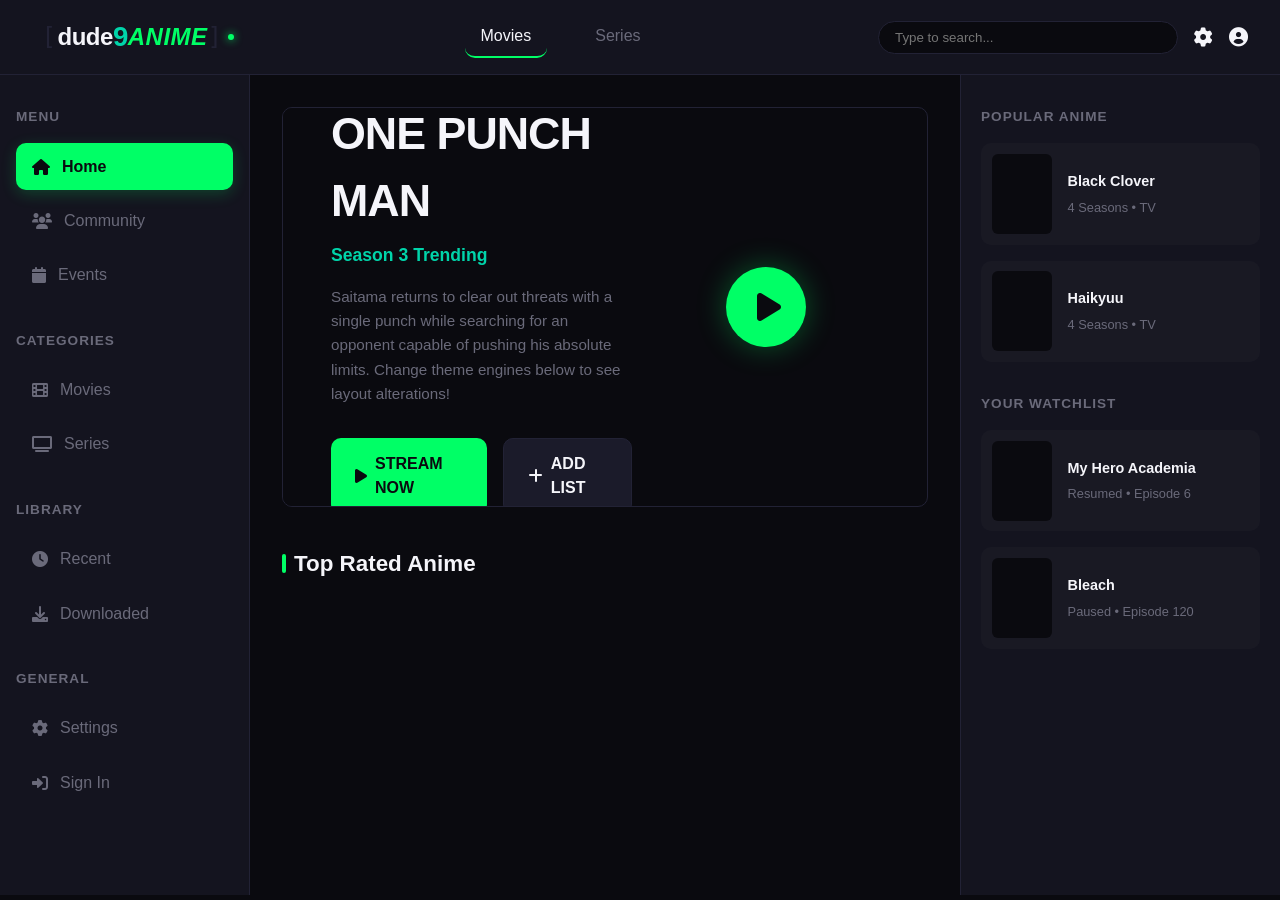
==== commit f65259e3: "Update index.html" ====
--- a/index.html
+++ b/index.html
@@ -10,29 +10,58 @@
     />
     <style>
       /* ==========================================================================
-         1. CORE VARIABLES & DESIGN SYSTEM ("dude9anime" Theme)
+         1. CORE VARIABLES & DESIGN SYSTEM (Multi-Theme Palette Engine)
          ========================================================================== */
-      :root {
+         
+      /* Pattern 1: Obsidian Volt (Default Dark Green) */
+      :root, body.theme-default {
         --bg-color: #0a0a0f;           /* Deep Obsidian Black */
         --surface-color: #14141f;      /* Matte Layer Card Black */
         --surface-hover: #1b1b2a;      /* Lifted Component Black */
-        --accent-green: #00ff66;       /* Volt Green (Primary Action/Glow) */
+        --accent-green: #00ff66;       /* Volt Green (Primary Action) */
         --accent-mint: #00d4aa;        /* Cyber Mint (Secondary Metadata) */
         --text-main: #f5f5fa;          /* Crisp White Text */
         --text-muted: #6a6a7a;         /* Dimmed Gray Text */
-        --border-color: #222235;       /* Sharp Grid & Panel Borders */
+        --border-color: #222235;       /* Sharp Grid Panels */
         --radius-card: 10px;
         --radius-pill: 20px;
         --transition-smooth: all 0.3s cubic-bezier(0.25, 1, 0.5, 1);
       }
 
-      /* --- High Contrast Theme Switch Modification Injected via JS --- */
-      body.high-contrast-theme {
-        --bg-color: #000000;
-        --surface-color: #0a0a0a;
-        --surface-hover: #121212;
-        --border-color: #00ff66;
-        --accent-green: #39ff14;       /* Laser Toxic Green */
+      /* Pattern 2: Crimson Ghoul (Dark Tokyo Red) */
+      body.theme-crimson {
+        --bg-color: #0d0505;           /* Deep Blood Tint Black */
+        --surface-color: #1a0c0c;      /* Ghoul Crimson Surface */
+        --surface-hover: #261414;      /* Lifted Red Component */
+        --accent-green: #ff3333;       /* Crimson Fire Red Primary */
+        --accent-mint: #ff7744;        /* Dark Flame Orange Secondary */
+        --text-main: #fff5f5;          /* Warm Tinted White */
+        --text-muted: #806060;         /* Dim Red-Gray */
+        --border-color: #381818;       /* Slashed Maroon Border */
+      }
+
+      /* Pattern 3: Cyberpunk Neo-Tokyo (Purple & Gold Cyber Core) */
+      body.theme-cyberpunk {
+        --bg-color: #0b0714;           /* Deep Synthetic Violet */
+        --surface-color: #160f29;      /* Net-Runner Neon Purple */
+        --surface-hover: #21163d;      /* Brightened Grid Layer */
+        --accent-green: #00f0ff;       /* Electric Holo Cyan Primary */
+        --accent-mint: #ff007f;        /* Synthwave Hot Pink Secondary */
+        --text-main: #fdfaff;          /* Brilliant Stark White */
+        --text-muted: #736496;         /* Matrix Purple-Gray */
+        --border-color: #3a226b;       /* Laser Purple Enclosure Grid */
+      }
+
+      /* Pattern 4: Frost Ninja (Subzero Deep Ocean Blue) */
+      body.theme-frost {
+        --bg-color: #040a12;           /* Abyssal Frozen Deep */
+        --surface-color: #0a1829;      /* Ice Clan Fortified Core */
+        --surface-hover: #10253d;      /* Fractured Ice Hover State */
+        --accent-green: #33b5ff;       /* Glacial Frost Blue Primary */
+        --accent-mint: #99ffff;        /* Aurora Teal Accent Secondary */
+        --text-main: #f0f7ff;          /* Blizzard White */
+        --text-muted: #536f8f;         /* Chilled Slate Gray */
+        --border-color: #18375c;       /* Arctic Tundra Seams */
       }
 
       /* --- Base Reset & Scrollbar --- */
@@ -48,6 +77,7 @@
         color: var(--text-main);
         overflow-x: hidden;
         line-height: 1.5;
+        transition: background-color 0.3s ease, color 0.3s ease;
       }
 
       ::-webkit-scrollbar {
@@ -78,6 +108,7 @@
         position: sticky;
         top: 0;
         z-index: 1000;
+        transition: var(--transition-smooth);
       }
 
       /* --- Unique Code-Badge Type Logo (dude9anime Structure) --- */
@@ -94,34 +125,38 @@
       }
 
       .custom-logo .logo-bracket {
-        color: #222235; 
+        color: var(--border-color); 
         font-weight: 300;
         font-family: monospace;
+        transition: var(--transition-smooth);
       }
 
       .custom-logo .logo-prefix {
-        color: #f5f5fa; 
+        color: var(--text-main); 
         font-weight: 900;
         text-transform: lowercase;
         margin-left: 2px;
+        transition: var(--transition-smooth);
       }
 
       .custom-logo .logo-number {
-        color: var(--accent-mint); /* Mint Green number accent in the center */
+        color: var(--accent-mint); /* Middle theme accent change number */
         font-style: normal;
         display: inline-block;
         font-weight: 900;
         margin-left: 1px;
         margin-right: 1px;
         transform: scale(1.15);
+        transition: var(--transition-smooth);
       }
 
       .custom-logo .logo-suffix {
-        color: var(--accent-green); /* Volt Green name */
+        color: var(--accent-green); /* Target Volt Green name assignment */
         font-weight: 900;
         text-transform: uppercase;
         font-style: italic;
         letter-spacing: 0.5px;
+        transition: var(--transition-smooth);
       }
 
       .custom-logo .logo-dot {
@@ -131,6 +166,7 @@
         border-radius: 50%;
         margin-left: 6px;
         box-shadow: 0 0 8px var(--accent-green);
+        transition: var(--transition-smooth);
       }
 
       /* --- Navigation Controls --- */
@@ -270,6 +306,7 @@
         flex: 1;
         padding: 2rem;
         background-color: var(--bg-color);
+        transition: var(--transition-smooth);
       }
 
       /* ==========================================================================
@@ -283,6 +320,7 @@
         margin-bottom: 2.5rem;
         border: 1px solid var(--border-color);
         background: url("https://d32qys9a6wm9no.cloudfront.net/images/tvs/backdrop/73/a212dbb3d17a862c9639d04a3a746cba_1280x720.jpg?t=1716455401") center/cover;
+        transition: var(--transition-smooth);
       }
 
       .hero-section.hide-panel {
@@ -318,6 +356,7 @@
         margin-bottom: 1rem;
         color: var(--accent-mint);
         font-weight: 600;
+        transition: var(--transition-smooth);
       }
 
       .hero-description {
@@ -325,6 +364,7 @@
         line-height: 1.6;
         color: var(--text-muted);
         font-size: 0.95rem;
+        transition: var(--transition-smooth);
       }
 
       .hero-buttons {
@@ -373,7 +413,7 @@
         transform: translate(-50%, -50%);
         width: 80px;
         height: 80px;
-        background-color: rgba(0, 255, 102, 0.9);
+        background-color: var(--accent-green);
         border-radius: 50%;
         display: flex;
         align-items: center;
@@ -385,7 +425,6 @@
       }
 
       .play-button:hover {
-        background-color: var(--accent-green);
         transform: translate(-50%, -50%) scale(1.1);
         box-shadow: 0 0 40px rgba(0, 255, 102, 0.6);
       }
@@ -419,6 +458,7 @@
         height: 1.2rem;
         background-color: var(--accent-green);
         border-radius: 2px;
+        transition: var(--transition-smooth);
       }
 
       .anime-grid {
@@ -477,6 +517,7 @@
       .anime-genres {
         color: var(--text-muted);
         font-size: 0.85rem;
+        transition: var(--transition-smooth);
       }
 
       .popular-item {
@@ -522,6 +563,7 @@
       .popular-info p {
         color: var(--text-muted);
         font-size: 0.8rem;
+        transition: var(--transition-smooth);
       }
 
       /* ==========================================================================
@@ -608,7 +650,7 @@
         align-items: center;
         padding-bottom: 1.2rem;
         margin-bottom: 1.2rem;
-        border-bottom: 1px solid rgba(34, 34, 53, 0.5);
+        border-bottom: 1px solid var(--border-color);
       }
 
       .setting-row:last-child {
@@ -632,6 +674,7 @@
       .setting-desc {
         font-size: 0.8rem;
         color: var(--text-muted);
+        transition: var(--transition-smooth);
       }
 
       .setting-select {
@@ -642,6 +685,11 @@
         border-radius: 6px;
         outline: none;
         cursor: pointer;
+        transition: var(--transition-smooth);
+      }
+
+      .setting-select:focus {
+        border-color: var(--accent-green);
       }
 
       .setting-switch {
@@ -664,7 +712,7 @@
         left: 0;
         right: 0;
         bottom: 0;
-        background-color: #222235;
+        background-color: var(--border-color);
         transition: .3s;
         border-radius: 24px;
       }
@@ -763,7 +811,6 @@
         color: var(--text-main);
         background-color: var(--surface-color);
         border-bottom: 2px solid var(--accent-green);
-        text-shadow: 0 0 10px rgba(0, 255, 102, 0.3);
       }
 
       .auth-close {
@@ -839,7 +886,6 @@
 
       .auth-input:focus {
         border-color: var(--accent-green);
-        box-shadow: 0 0 12px rgba(0, 255, 102, 0.15);
       }
 
       .password-wrapper {
@@ -876,7 +922,6 @@
 
       .auth-submit-btn:hover {
         transform: translateY(-2px);
-        box-shadow: 0 5px 20px rgba(0, 255, 102, 0.3);
       }
 
       .auth-help-links {
@@ -1019,7 +1064,7 @@
               <h1 class="hero-title">ONE PUNCH MAN</h1>
               <h2 class="hero-subtitle">Season 3 Trending</h2>
               <p class="hero-description">
-                Saitama returns to clear out threats with a single punch while searching for an opponent capable of pushing his absolute limits. Modern dark UI, built for learning web development.
+                Saitama returns to clear out threats with a single punch while searching for an opponent capable of pushing his absolute limits. Change theme engines below to see layout alterations!
               </p>
               <div class="hero-buttons">
                 <a href="#" class="btn btn-primary" id="heroPlayBtn">
@@ -1091,19 +1136,21 @@
         <div class="settings-body">
           <div class="setting-row">
             <div class="setting-info">
-              <span class="setting-title">Visual Layout Mode</span>
-              <span class="setting-desc">Switch between Obsidian Green or Toxic High-Contrast Dark.</span>
+              <span class="setting-title">Visual Layout Theme Matrix</span>
+              <span class="setting-desc">Swap custom engine color signatures to match your favorite anime vibes.</span>
             </div>
             <select class="setting-select" id="settingTheme">
-              <option value="default">Obsidian Green (Standard)</option>
-              <option value="high-contrast">Neon Cyber Core (Bright Accent)</option>
+              <option value="default">Obsidian Volt (Standard Green)</option>
+              <option value="crimson">Crimson Ghoul (Tokyo Red)</option>
+              <option value="cyberpunk">Cyberpunk Neo-Tokyo (Cyan/Pink)</option>
+              <option value="frost">Frost Ninja (Glacial Blue)</option>
             </select>
           </div>
 
           <div class="setting-row">
             <div class="setting-info">
               <span class="setting-title">Display Left Menu Sidebar</span>
-              <span class="setting-desc">Toggle layout routing panel view to expand content footprint.</span>
+              <span class="setting-desc">Toggle navigation panel view to expand content streaming space.</span>
             </div>
             <label class="setting-switch">
               <input type="checkbox" id="settingLeftSidebar" checked>
@@ -1114,7 +1161,7 @@
           <div class="setting-row">
             <div class="setting-info">
               <span class="setting-title">Display Right Activity Panel</span>
-              <span class="setting-desc">Toggle trending list tracking rows and watchlist feeds.</span>
+              <span class="setting-desc">Toggle metrics widget tracking rows and quick watchlist view.</span>
             </div>
             <label class="setting-switch">
               <input type="checkbox" id="settingRightSidebar" checked>
@@ -1175,7 +1222,7 @@
           </form>
 
           <div class="auth-help-links" id="loginHelp">
-            <a href="#" onclick="alert('Password reset token generated and dispatched to your email address link.')">Forgot Password?</a>
+            <a href="#" onclick="alert('Password reset token generated and dispatched to your email mailbox address link.')">Forgot Password?</a>
           </div>
         </div>
       </div>
@@ -1185,7 +1232,6 @@
       let currentAuthMode = 'login';
 
       document.addEventListener('DOMContentLoaded', () => {
-          // Initialize Core APIs and Local Databases
           loadAnimeAPI();
           initNavigationSystems();
           initSettingsEngine();
@@ -1194,7 +1240,7 @@
       });
 
       // ==========================================
-      // SECTION A: JIKAN API & COLLECTION HOOKS
+      // SECTION A: JIKAN TOP FEEDS API AGGREGATOR
       // ==========================================
       async function loadAnimeAPI() {
         try {
@@ -1218,20 +1264,20 @@
             `;
           });
 
-          // Injected Event Router onto dynamic elements
+          // Custom item tracking router alerts
           document.querySelectorAll(".anime-card").forEach((card) => {
             card.addEventListener("click", function () {
               const title = this.querySelector(".anime-title").textContent;
-              alert(`Opening custom video container for: ${title}...`);
+              alert(`Opening custom streaming room container matrix for: ${title}...`);
             });
           });
         } catch (err) {
-          console.error("Critical API data processing runtime exception: ", err);
+          console.error("Critical API loading error exception parsed: ", err);
         }
       }
 
       function initNavigationSystems() {
-        // Tab Layout Elements
+        // Core header categories tracker binding
         document.querySelectorAll(".nav-tab").forEach((tab) => {
           tab.addEventListener("click", function (e) {
             e.preventDefault();
@@ -1240,7 +1286,7 @@
           });
         });
 
-        // Sidebar Active States
+        // Sidebar selection mapping updates
         document.querySelectorAll(".sidebar-item").forEach((item) => {
           if(item.id === "sidebarSettingsTrigger" || item.id === "sidebarLoginTrigger") return;
           item.addEventListener("click", function (e) {
@@ -1250,12 +1296,11 @@
           });
         });
 
-        // Spotlight Play Triggers
-        const alertPlay = () => alert("Initiating high-bitrate video stream sequence for One Punch Man!");
+        // Interactive video modal warning frames
+        const alertPlay = () => alert("Initiating high-bitrate video container stream for One Punch Man!");
         document.getElementById("heroPlayBtn")?.addEventListener("click", (e) => { e.preventDefault(); alertPlay(); });
         document.getElementById("heroCirclePlayBtn")?.addEventListener("click", alertPlay);
 
-        // Sidebar popular widgets alert bindings
         document.querySelectorAll(".popular-item").forEach((item) => {
           item.addEventListener("click", function () {
             const title = this.querySelector("h4").textContent;
@@ -1265,7 +1310,7 @@
       }
 
       // ==========================================
-      // SECTION B: ARCHITECTURE STATE MANAGEMENT
+      // SECTION B: ARCHITECTURE SYSTEM CONTROL ENGINE
       // ==========================================
       function initSettingsEngine() {
           const modal = document.getElementById('settingsModal');
@@ -1312,11 +1357,9 @@
       }
 
       function applyLiveLayoutStates(theme, showLeft, showRight, showHero) {
-          if (theme === 'high-contrast') {
-              document.body.classList.add('high-contrast-theme');
-          } else {
-              document.body.classList.remove('high-contrast-theme');
-          }
+          // Flush old patterns and cycle dynamically into the updated choice signature selection
+          document.body.classList.remove('theme-default', 'theme-crimson', 'theme-cyberpunk', 'theme-frost');
+          document.body.classList.add(`theme-${theme}`);
 
           const leftSide = document.getElementById('leftSidebar');
           if (leftSide) leftSide.classList.toggle('hide-panel', !(showLeft === true || showLeft === 'true'));
@@ -1343,7 +1386,7 @@
       }
 
       // ==========================================
-      // SECTION C: AUTHENTICATION INTERACTIVE SYSTEM
+      // SECTION C: INTERACTIVE IDENTITY PORTAL
       // ==========================================
       function initAuthenticationMatrix() {
           const modal = document.getElementById('authModal');
@@ -1451,7 +1494,7 @@
                   }, 1200);
               } else {
                   alertBox.classList.add('error');
-                  alertBox.textContent = '❌ Credentials error: Invalid sequence parameters.';
+                  alertBox.textContent = '❌ Credentials error: Invalid structural parameters matching execution sequence.';
               }
           }
       }
